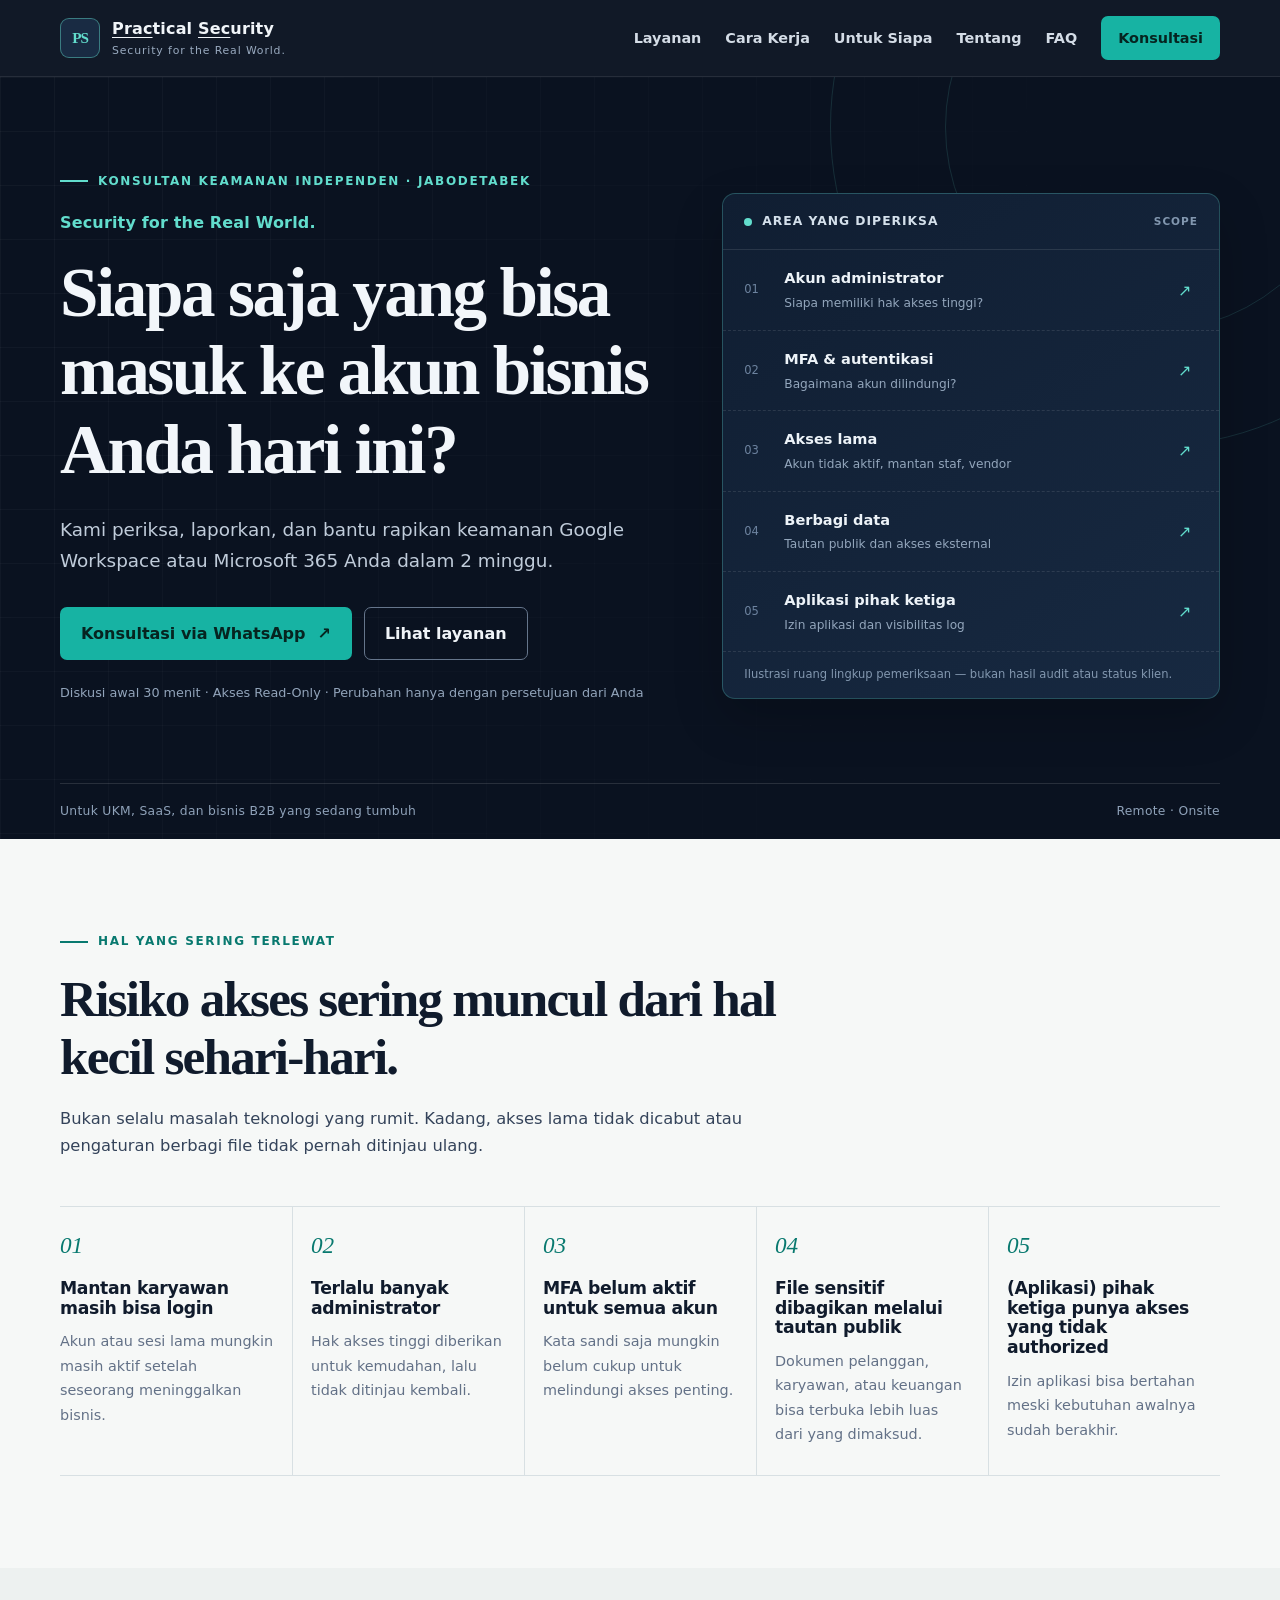
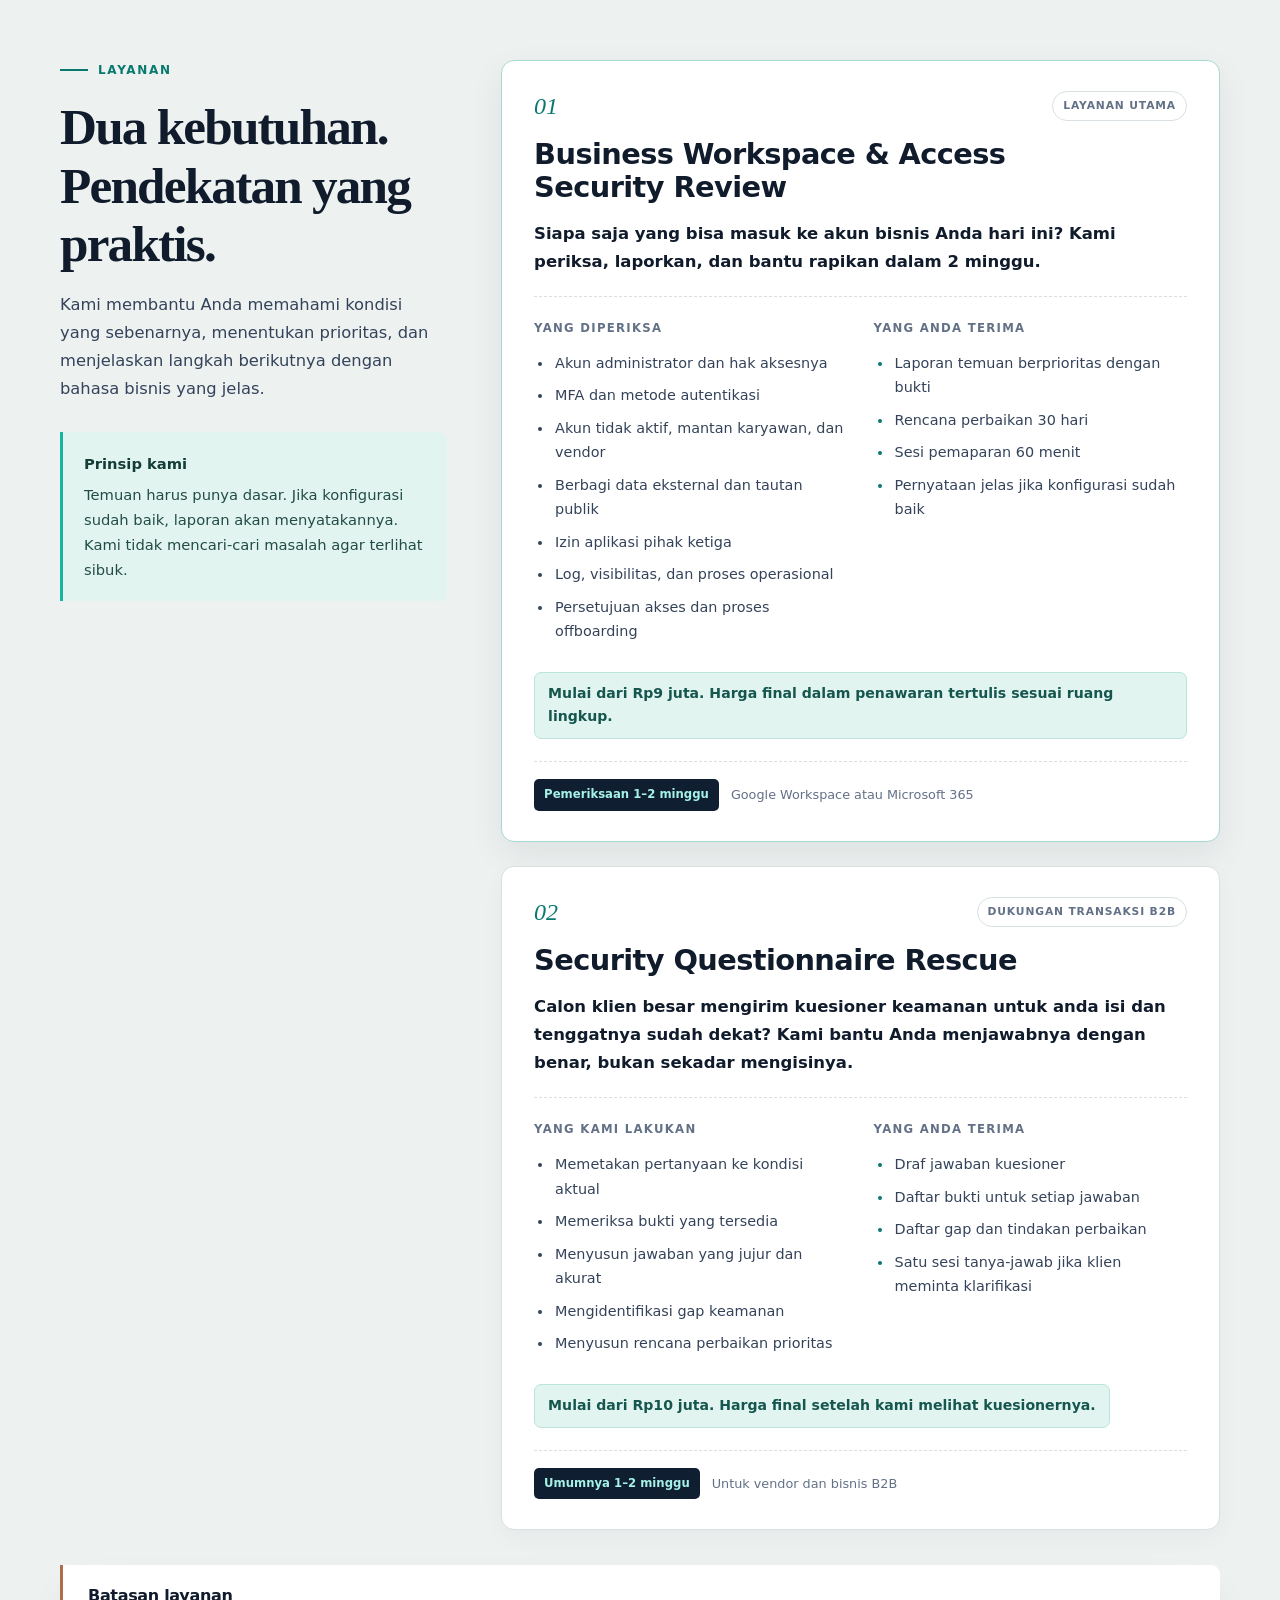
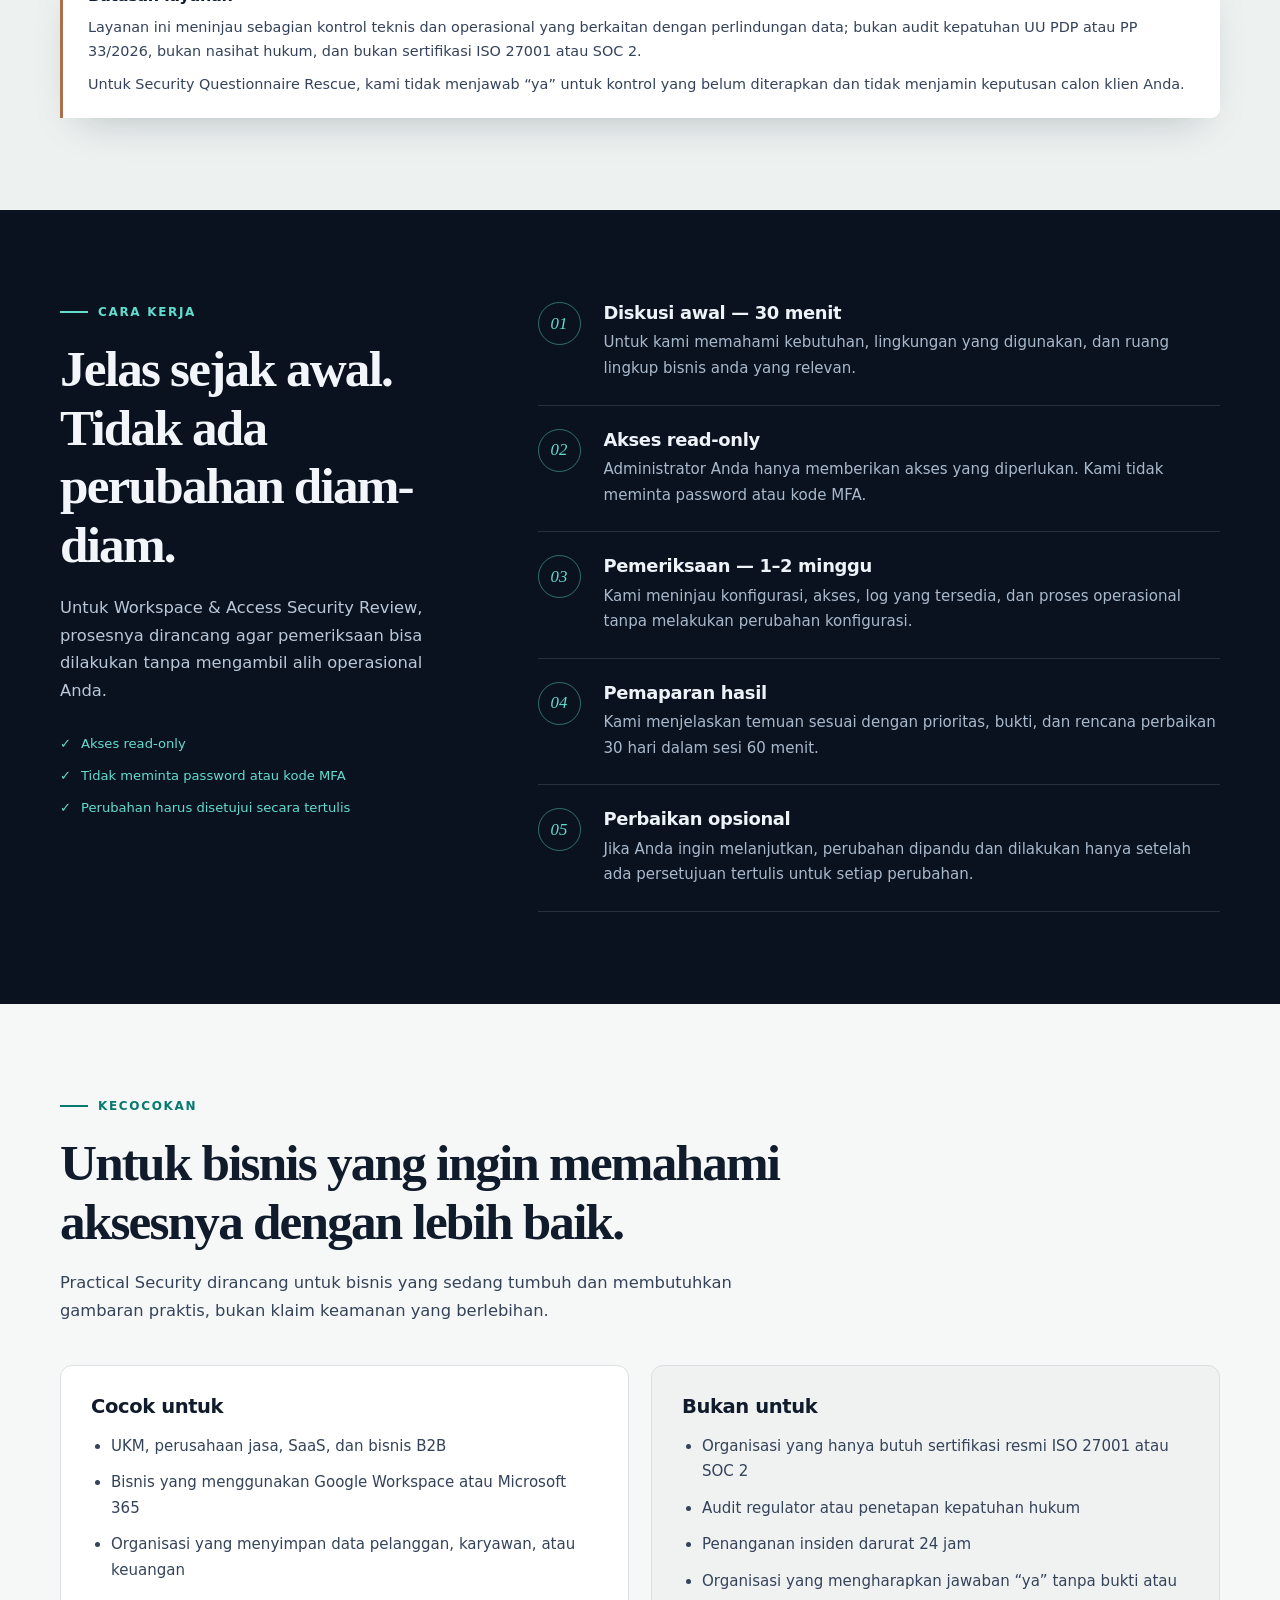
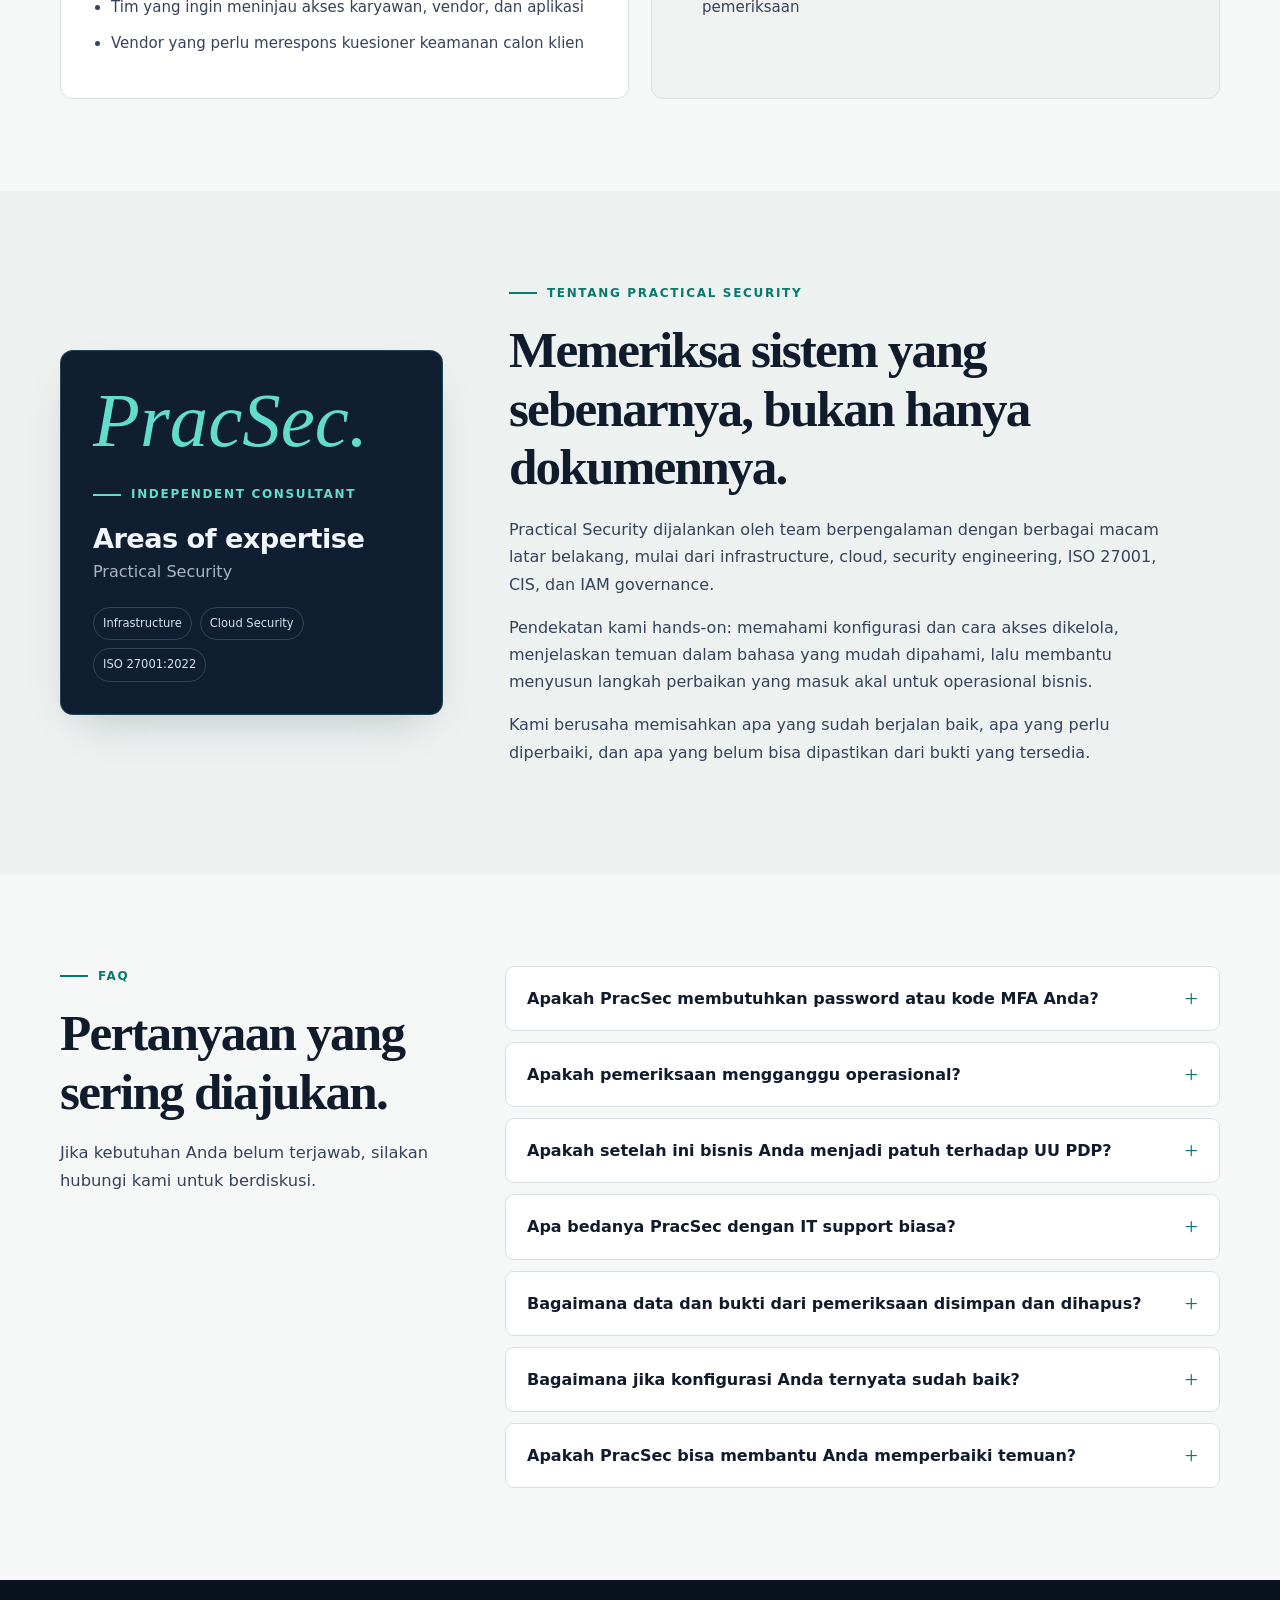
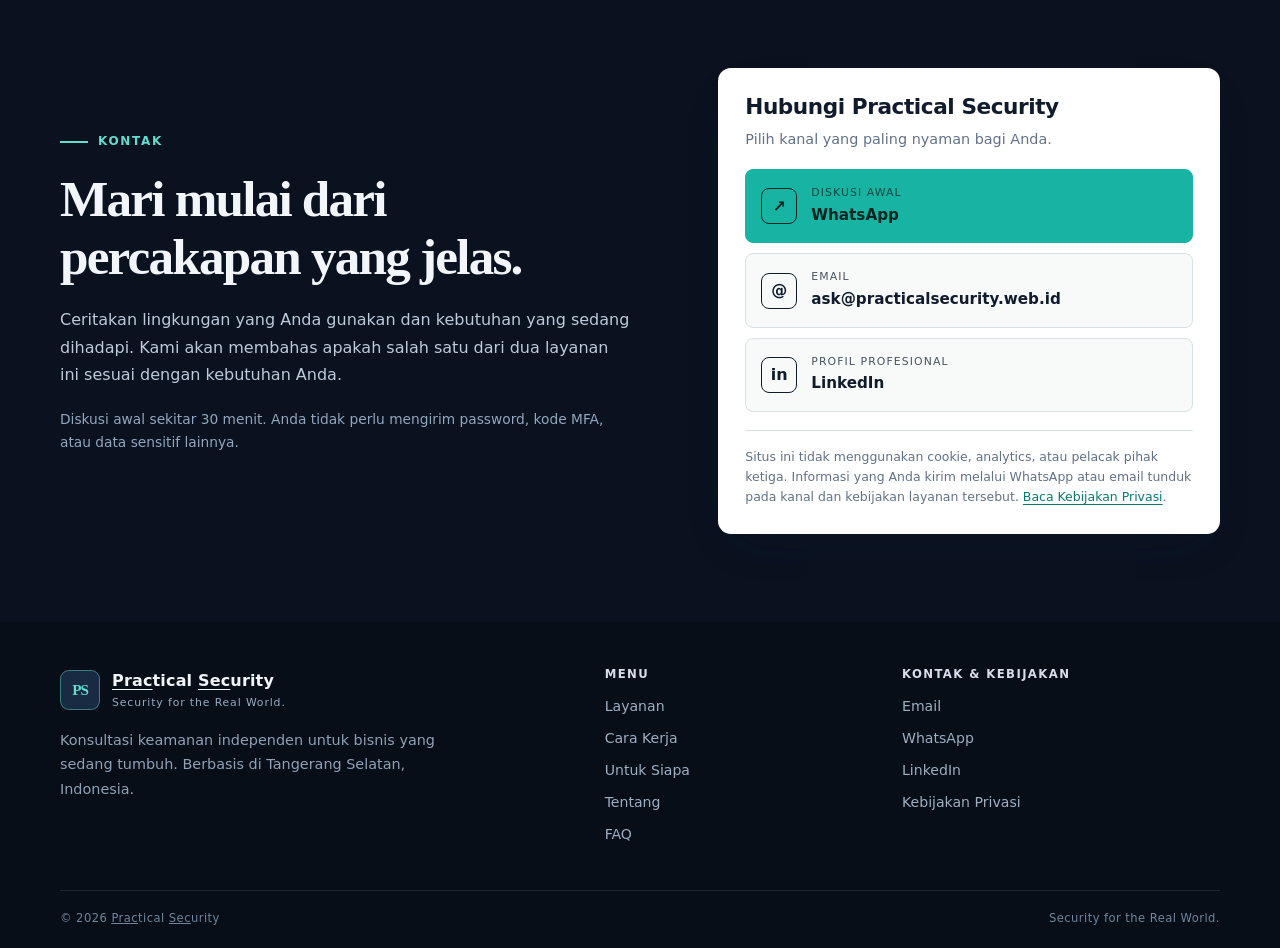
==== index.html @ f917010c "Initial commit" ====
<!doctype html>
<html lang="id">
<head>
  <meta charset="utf-8">
  <meta name="viewport" content="width=device-width, initial-scale=1">
  <title>Practical Security — Security for the Real World</title>
  <meta name="description" content="Pemeriksaan keamanan Google Workspace atau Microsoft 365 dan bantuan menjawab security questionnaire untuk bisnis yang sedang tumbuh.">
  <meta name="theme-color" content="#0a1220">
  <meta name="referrer" content="strict-origin-when-cross-origin">
  <meta http-equiv="Content-Security-Policy" content="default-src 'self'; base-uri 'self'; form-action 'self'; object-src 'none'; frame-ancestors 'none'; img-src 'self' data:; font-src 'self'; style-src 'self'; script-src 'none'; connect-src 'self'; upgrade-insecure-requests">
  <link rel="canonical" href="https://practicalsecurity.web.id/">
  <link rel="icon" href="assets/favicon.svg" type="image/svg+xml">
  <link rel="stylesheet" href="assets/style.css">
  <meta property="og:type" content="website">
  <meta property="og:locale" content="id_ID">
  <meta property="og:site_name" content="Practical IT Security Jakarta">
  <meta property="og:title" content="Practical Security — Cyber Security for the Real World">
  <meta property="og:description" content="Keamanan siber yang praktis untuk bisnis yang sedang tumbuh.">
  <meta property="og:url" content="https://practicalsecurity.web.id/">
  <meta property="og:image" content="https://practicalsecurity.web.id/assets/og-image.png">
  <meta name="twitter:card" content="summary_large_image">
  <meta name="twitter:title" content="Practical Security — Cyber Security for the Real World">
  <meta name="twitter:description" content="Pemeriksaan akses workspace dan bantuan security questionnaire untuk bisnis yang sedang tumbuh.">
  <meta name="twitter:image" content="https://practicalsecurity.web.id/assets/og-image.png">
  <script type="application/ld+json">
  {
    "@context":"https://schema.org",
    "@type":"ProfessionalService",
    "name":"Practical Security",
    "url":"https://practicalsecurity.web.id/",
    "description":"Konsultasi independen untuk pemeriksaan keamanan workspace dan bantuan menjawab security questionnaire.",
    "areaServed":{"@type":"Place","name":"Jabodetabek, Indonesia"}
  }
  </script>
</head>
<body>
  <a class="skip-link" href="#konten">Langsung ke konten</a>
  <header class="site-header">
    <div class="container nav-wrap">
      <a class="brand" href="#beranda" aria-label="Practical Security, beranda">
        <span class="brand-mark" aria-hidden="true">PS</span>
        <span class="brand-copy"><strong><u>Prac</u>tical <u>Sec</u>urity</strong><small>Security for the Real World.</small></span>
      </a>
      <nav aria-label="Navigasi utama">
        <details class="mobile-nav">
          <summary aria-label="Buka menu navigasi">Menu <span aria-hidden="true">＋</span></summary>
          <ul class="nav-links">
            <li><a href="#layanan">Layanan</a></li>
            <li><a href="#cara-kerja">Cara Kerja</a></li>
            <li><a href="#untuk-siapa">Untuk Siapa</a></li>
            <li><a href="#tentang">Tentang</a></li>
            <li><a href="#faq">FAQ</a></li>
            <li><a class="nav-cta" href="#kontak">Konsultasi</a></li>
          </ul>
        </details>
        <ul class="desktop-nav nav-links">
          <li><a href="#layanan">Layanan</a></li>
          <li><a href="#cara-kerja">Cara Kerja</a></li>
          <li><a href="#untuk-siapa">Untuk Siapa</a></li>
          <li><a href="#tentang">Tentang</a></li>
          <li><a href="#faq">FAQ</a></li>
          <li><a class="nav-cta" href="#kontak">Konsultasi</a></li>
        </ul>
      </nav>
    </div>
  </header>

  <main id="konten">
    <section class="hero" id="beranda">
      <div class="hero-orbit orbit-one" aria-hidden="true"></div><div class="hero-orbit orbit-two" aria-hidden="true"></div>
      <div class="container hero-grid">
        <div class="hero-copy">
          <p class="eyebrow light">Konsultan keamanan independen · Jabodetabek</p>
          <p class="tagline">Security for the Real World.</p>
          <h1>Siapa saja yang bisa masuk ke akun bisnis Anda hari ini?</h1>
          <p class="hero-lead">Kami periksa, laporkan, dan bantu rapikan keamanan Google Workspace atau Microsoft 365 Anda dalam 2 minggu.</p>
          <div class="hero-actions">
            <a class="button button-primary" href="https://wa.me/6281717179080?text=Halo%2C%20saya%20ingin%20berdiskusi%20tentang%20keamanan%20workspace%20bisnis." target="_blank" rel="noopener noreferrer">Konsultasi via WhatsApp <span aria-hidden="true">↗</span></a>
            <a class="button button-outline" href="#layanan">Lihat layanan</a>
          </div>
          <p class="hero-note">Diskusi awal 30 menit · Akses Read-Only · Perubahan hanya dengan persetujuan dari Anda</p>
        </div>
        <aside class="review-panel" aria-label="Contoh area yang diperiksa, bukan hasil pemeriksaan klien">
          <div class="panel-heading"><span class="status-dot" aria-hidden="true"></span><span>Area yang diperiksa</span><span class="panel-label">SCOPE</span></div>
          <div class="panel-row"><span class="row-no">01</span><span><strong>Akun administrator</strong><small>Siapa memiliki hak akses tinggi?</small></span><span class="row-mark">↗</span></div>
          <div class="panel-row"><span class="row-no">02</span><span><strong>MFA &amp; autentikasi</strong><small>Bagaimana akun dilindungi?</small></span><span class="row-mark">↗</span></div>
          <div class="panel-row"><span class="row-no">03</span><span><strong>Akses lama</strong><small>Akun tidak aktif, mantan staf, vendor</small></span><span class="row-mark">↗</span></div>
          <div class="panel-row"><span class="row-no">04</span><span><strong>Berbagi data</strong><small>Tautan publik dan akses eksternal</small></span><span class="row-mark">↗</span></div>
          <div class="panel-row"><span class="row-no">05</span><span><strong>Aplikasi pihak ketiga</strong><small>Izin aplikasi dan visibilitas log</small></span><span class="row-mark">↗</span></div>
          <p class="panel-foot">Ilustrasi ruang lingkup pemeriksaan — bukan hasil audit atau status klien.</p>
        </aside>
      </div>
      <div class="hero-bottom container"><span>Untuk UKM, SaaS, dan bisnis B2B yang sedang tumbuh</span><span>Remote · Onsite</span></div>
    </section>

    <section class="section problems" aria-labelledby="masalah-title">
      <div class="container">
        <div class="section-heading narrow">
          <p class="eyebrow">Hal yang sering terlewat</p>
          <h2 id="masalah-title">Risiko akses sering muncul dari hal kecil sehari-hari.</h2>
          <p>Bukan selalu masalah teknologi yang rumit. Kadang, akses lama tidak dicabut atau pengaturan berbagi file tidak pernah ditinjau ulang.</p>
        </div>
        <div class="problem-grid">
          <article class="problem-item"><span>01</span><h3>Mantan karyawan masih bisa login</h3><p>Akun atau sesi lama mungkin masih aktif setelah seseorang meninggalkan bisnis.</p></article>
          <article class="problem-item"><span>02</span><h3>Terlalu banyak administrator</h3><p>Hak akses tinggi diberikan untuk kemudahan, lalu tidak ditinjau kembali.</p></article>
          <article class="problem-item"><span>03</span><h3>MFA belum aktif untuk semua akun</h3><p>Kata sandi saja mungkin belum cukup untuk melindungi akses penting.</p></article>
          <article class="problem-item"><span>04</span><h3>File sensitif dibagikan melalui tautan publik</h3><p>Dokumen pelanggan, karyawan, atau keuangan bisa terbuka lebih luas dari yang dimaksud.</p></article>
          <article class="problem-item"><span>05</span><h3>(Aplikasi) pihak ketiga punya akses yang tidak authorized</h3><p>Izin aplikasi bisa bertahan meski kebutuhan awalnya sudah berakhir.</p></article>
        </div>
      </div>
    </section>

    <section class="section services" id="layanan">
      <div class="container services-layout">
        <div class="section-heading services-intro">
          <p class="eyebrow">Layanan</p>
          <h2>Dua kebutuhan. Pendekatan yang praktis.</h2>
          <p>Kami membantu Anda memahami kondisi yang sebenarnya, menentukan prioritas, dan menjelaskan langkah berikutnya dengan bahasa bisnis yang jelas.</p>
          <div class="note-box"><strong>Prinsip kami</strong><p>Temuan harus punya dasar. Jika konfigurasi sudah baik, laporan akan menyatakannya. Kami tidak mencari-cari masalah agar terlihat sibuk.</p></div>
        </div>
        <div class="service-list">
          <article class="service-card service-primary" id="workspace-review">
            <div class="service-top"><span class="service-number">01</span><span class="service-type">Layanan utama</span></div>
            <h3>Business Workspace &amp; Access Security Review</h3>
            <p class="service-promise">Siapa saja yang bisa masuk ke akun bisnis Anda hari ini? Kami periksa, laporkan, dan bantu rapikan dalam 2 minggu.</p>
            <div class="service-columns">
              <div><h4>Yang diperiksa</h4><ul><li>Akun administrator dan hak aksesnya</li><li>MFA dan metode autentikasi</li><li>Akun tidak aktif, mantan karyawan, dan vendor</li><li>Berbagi data eksternal dan tautan publik</li><li>Izin aplikasi pihak ketiga</li><li>Log, visibilitas, dan proses operasional</li><li>Persetujuan akses dan proses offboarding</li></ul></div>
              <div><h4>Yang Anda terima</h4><ul class="check-list"><li>Laporan temuan berprioritas dengan bukti</li><li>Rencana perbaikan 30 hari</li><li>Sesi pemaparan 60 menit</li><li>Pernyataan jelas jika konfigurasi sudah baik</li></ul></div>
            </div>
            <!-- Untuk menyembunyikan harga, tambahkan class "hide-price" pada elemen ini atau hapus elemen ini. -->
            <p class="price">Mulai dari Rp9 juta. Harga final dalam penawaran tertulis sesuai ruang lingkup.</p>
            <div class="service-footer"><span class="duration">Pemeriksaan 1–2 minggu</span><span>Google Workspace atau Microsoft 365</span></div>
          </article>
          <article class="service-card" id="questionnaire-rescue">
            <div class="service-top"><span class="service-number">02</span><span class="service-type">Dukungan transaksi B2B</span></div>
            <h3>Security Questionnaire Rescue</h3>
            <p class="service-promise">Calon klien besar mengirim kuesioner keamanan untuk anda isi dan tenggatnya sudah dekat? Kami bantu Anda menjawabnya dengan benar, bukan sekadar mengisinya.</p>
            <div class="service-columns">
              <div><h4>Yang kami lakukan</h4><ul><li>Memetakan pertanyaan ke kondisi aktual</li><li>Memeriksa bukti yang tersedia</li><li>Menyusun jawaban yang jujur dan akurat</li><li>Mengidentifikasi gap keamanan</li><li>Menyusun rencana perbaikan prioritas</li></ul></div>
              <div><h4>Yang Anda terima</h4><ul class="check-list"><li>Draf jawaban kuesioner</li><li>Daftar bukti untuk setiap jawaban</li><li>Daftar gap dan tindakan perbaikan</li><li>Satu sesi tanya-jawab jika klien meminta klarifikasi</li></ul></div>
            </div>
            <!-- Untuk menyembunyikan harga, tambahkan class "hide-price" pada elemen ini atau hapus elemen ini. -->
            <p class="price">Mulai dari Rp10 juta. Harga final setelah kami melihat kuesionernya.</p>
            <div class="service-footer"><span class="duration">Umumnya 1–2 minggu</span><span>Untuk vendor dan bisnis B2B</span></div>
          </article>
        </div>
      </div>
      <div class="container"><aside class="service-boundary"><h3>Batasan layanan</h3><p>Layanan ini meninjau sebagian kontrol teknis dan operasional yang berkaitan dengan perlindungan data; bukan audit kepatuhan UU PDP atau PP 33/2026, bukan nasihat hukum, dan bukan sertifikasi ISO 27001 atau SOC 2.</p><p>Untuk Security Questionnaire Rescue, kami tidak menjawab “ya” untuk kontrol yang belum diterapkan dan tidak menjamin keputusan calon klien Anda.</p></aside></div>
    </section>

    <section class="section process" id="cara-kerja">
      <div class="container process-layout">
        <div class="section-heading process-intro"><p class="eyebrow light">Cara kerja</p><h2>Jelas sejak awal. Tidak ada perubahan diam-diam.</h2><p>Untuk Workspace &amp; Access Security Review, prosesnya dirancang agar pemeriksaan bisa dilakukan tanpa mengambil alih operasional Anda.</p><div class="process-principles"><span>Akses read-only</span><span>Tidak meminta password atau kode MFA</span><span>Perubahan harus disetujui secara tertulis</span></div></div>
        <ol class="steps">
          <li><span class="step-no">01</span><div><h3>Diskusi awal — 30 menit</h3><p>Untuk kami memahami kebutuhan, lingkungan yang digunakan, dan ruang lingkup bisnis anda yang relevan.</p></div></li>
          <li><span class="step-no">02</span><div><h3>Akses read-only</h3><p>Administrator Anda hanya memberikan akses yang diperlukan. Kami tidak meminta password atau kode MFA.</p></div></li>
          <li><span class="step-no">03</span><div><h3>Pemeriksaan — 1–2 minggu</h3><p>Kami meninjau konfigurasi, akses, log yang tersedia, dan proses operasional tanpa melakukan perubahan konfigurasi.</p></div></li>
          <li><span class="step-no">04</span><div><h3>Pemaparan hasil</h3><p>Kami menjelaskan temuan sesuai dengan prioritas, bukti, dan rencana perbaikan 30 hari dalam sesi 60 menit.</p></div></li>
          <li><span class="step-no">05</span><div><h3>Perbaikan opsional</h3><p>Jika Anda ingin melanjutkan, perubahan dipandu dan dilakukan hanya setelah ada persetujuan tertulis untuk setiap perubahan.</p></div></li>
        </ol>
      </div>
    </section>

    <section class="section fit" id="untuk-siapa">
      <div class="container">
        <div class="section-heading narrow"><p class="eyebrow">Kecocokan</p><h2>Untuk bisnis yang ingin memahami aksesnya dengan lebih baik.</h2><p>Practical Security dirancang untuk bisnis yang sedang tumbuh dan membutuhkan gambaran praktis, bukan klaim keamanan yang berlebihan.</p></div>
        <div class="fit-grid">
          <div class="fit-card"><h3>Cocok untuk</h3><ul><li>UKM, perusahaan jasa, SaaS, dan bisnis B2B</li><li>Bisnis yang menggunakan Google Workspace atau Microsoft 365</li><li>Organisasi yang menyimpan data pelanggan, karyawan, atau keuangan</li><li>Tim yang ingin meninjau akses karyawan, vendor, dan aplikasi</li><li>Vendor yang perlu merespons kuesioner keamanan calon klien</li></ul></div>
          <div class="fit-card fit-card-muted"><h3>Bukan untuk</h3><ul><li>Organisasi yang hanya butuh sertifikasi resmi ISO 27001 atau SOC 2</li><li>Audit regulator atau penetapan kepatuhan hukum</li><li>Penanganan insiden darurat 24 jam</li><li>Organisasi yang mengharapkan jawaban “ya” tanpa bukti atau pemeriksaan</li></ul></div>
        </div>
      </div>
    </section>

    <section class="section about" id="tentang">
      <div class="container about-layout">
        <div class="about-card"><div class="about-monogram" aria-hidden="true">PracSec.</div><p class="eyebrow light">Independent Consultant</p><h3>Areas of expertise</h3><p>Practical Security</p><div class="about-tags"><span>Infrastructure</span><span>Cloud Security</span><span>ISO 27001:2022</span></div></div>
        <div class="about-copy"><p class="eyebrow">Tentang Practical Security</p><h2>Memeriksa sistem yang sebenarnya, bukan hanya dokumennya.</h2><p>Practical Security dijalankan oleh team berpengalaman dengan berbagai macam latar belakang, mulai dari infrastructure, cloud, security engineering, ISO 27001, CIS, dan IAM governance.</p><p>Pendekatan kami hands-on: memahami konfigurasi dan cara akses dikelola, menjelaskan temuan dalam bahasa yang mudah dipahami, lalu membantu menyusun langkah perbaikan yang masuk akal untuk operasional bisnis.</p><p>Kami berusaha memisahkan apa yang sudah berjalan baik, apa yang perlu diperbaiki, dan apa yang belum bisa dipastikan dari bukti yang tersedia.</p></div>
      </div>
    </section>

    <section class="section faq" id="faq">
      <div class="container faq-layout"><div class="section-heading"><p class="eyebrow">FAQ</p><h2>Pertanyaan yang sering diajukan.</h2><p>Jika kebutuhan Anda belum terjawab, silakan hubungi kami untuk berdiskusi.</p></div>
        <div class="faq-list">
          <details><summary>Apakah PracSec membutuhkan password atau kode MFA Anda?</summary><p>Tidak. Kami menggunakan akses baca saja (read-only) yang diberikan administrator Anda. Kami tidak meminta password atau kode MFA.</p></details>
          <details><summary>Apakah pemeriksaan mengganggu operasional?</summary><p>Pemeriksaan dirancang dilakukan tanpa mengubah konfigurasi. Kami meninjau pengaturan dan bukti yang tersedia. Jika ada tahap perbaikan setelah pemeriksaan, setiap perubahan memerlukan persetujuan tertulis Anda terlebih dahulu.</p></details>
          <details><summary>Apakah setelah ini bisnis Anda menjadi patuh terhadap UU PDP?</summary><p>Tidak ada jaminan seperti itu. Layanan ini meninjau sebagian kontrol teknis dan operasional yang berkaitan dengan perlindungan data; bukan audit kepatuhan UU PDP atau PP 33/2026, bukan nasihat hukum, dan bukan sertifikasi ISO 27001 atau SOC 2. Untuk penilaian hukum atau kepatuhan formal, mintalah bantuan profesional yang sesuai, dan kami bisa bantu pilihkan untuk anda.</p></details>
          <details><summary>Apa bedanya PracSec dengan IT support biasa?</summary><p>IT support biasanya berfokus pada dukungan dan pemeliharaan operasional sehari-hari. Layanan kami berfokus pada peninjauan keamanan akses, konfigurasi, izin, dan proses yang berkaitan dengan perlindungan data, lalu menyajikan temuan beserta prioritas perbaikannya.</p></details>
          <details><summary>Bagaimana data dan bukti dari pemeriksaan disimpan dan dihapus?</summary><p>Sebelum pekerjaan dimulai, kami akan menyepakati secara tertulis bagaimana bukti ditangani, siapa yang dapat mengaksesnya, media penyimpanan yang digunakan, masa retensi, dan cara penghapusannya. <strong>[ISI: prosedur penyimpanan, masa retensi, dan penghapusan bukti sebelum situs dipublikasikan.]</strong> Lihat juga <a href="privasi.html">Kebijakan Privasi</a>.</p></details>
          <details><summary>Bagaimana jika konfigurasi Anda ternyata sudah baik?</summary><p>Laporan akan menyatakan hal tersebut dengan jelas. Kami tidak akan mengada-adakan temuan. Laporan tetap menjelaskan kontrol yang telah diperiksa dan batas pemeriksaan, sehingga Anda memahami apa yang sudah terlihat baik dan apa yang belum dapat dipastikan.</p></details>
          <details><summary>Apakah PracSec bisa membantu Anda memperbaiki temuan?</summary><p>Perbaikan bersifat opsional. Jika Anda ingin melanjutkan, ruang lingkupnya dibahas terlebih dahulu dan setiap perubahan konfigurasi memerlukan persetujuan tertulis Anda.</p></details>
        </div>
      </div>
    </section>

    <section class="contact" id="kontak">
      <div class="container contact-layout"><div><p class="eyebrow light">Kontak</p><h2>Mari mulai dari percakapan yang jelas.</h2><p>Ceritakan lingkungan yang Anda gunakan dan kebutuhan yang sedang dihadapi. Kami akan membahas apakah salah satu dari dua layanan ini sesuai dengan kebutuhan Anda.</p><p class="contact-note">Diskusi awal sekitar 30 menit. Anda tidak perlu mengirim password, kode MFA, atau data sensitif lainnya.</p></div>
        <div class="contact-card"><h3>Hubungi Practical Security</h3><p>Pilih kanal yang paling nyaman bagi Anda.</p>
          <a class="contact-link contact-whatsapp" href="https://wa.me/81717179080?text=Halo%2C%20saya%20ingin%20berdiskusi%20tentang%20keamanan%20workspace%20atau%20security%20questionnaire." target="_blank" rel="noopener noreferrer"><span class="contact-icon" aria-hidden="true">↗</span><span><small>Diskusi awal</small><strong>WhatsApp</strong></span></a>
          <a class="contact-link" href="mailto:ask@practicalsecurity.web.id?subject=Diskusi%20Practical%20Security"><span class="contact-icon" aria-hidden="true">@</span><span><small>Email</small><strong>ask@practicalsecurity.web.id</strong></span></a>
          <a class="contact-link" href="https://www.linkedin.com/company/pracsecindo?originalSubdomain=id" target="_blank" rel="noopener noreferrer"><span class="contact-icon" aria-hidden="true">in</span><span><small>Profil profesional</small><strong>LinkedIn</strong></span></a>
          <p class="contact-privacy">Situs ini tidak menggunakan cookie, analytics, atau pelacak pihak ketiga. Informasi yang Anda kirim melalui WhatsApp atau email tunduk pada kanal dan kebijakan layanan tersebut. <a href="privasi.html">Baca Kebijakan Privasi</a>.</p>
        </div>
      </div>
    </section>
  </main>

  <footer class="site-footer"><div class="container footer-main"><div><a class="brand footer-brand" href="#beranda"><span class="brand-mark" aria-hidden="true">PS</span><span class="brand-copy"><strong><u>Prac</u>tical <u>Sec</u>urity</strong><small>Security for the Real World.</small></span></a><p>Konsultasi keamanan independen untuk bisnis yang sedang tumbuh. Berbasis di Tangerang Selatan, Indonesia.</p></div><div><h2>Menu</h2><ul><li><a href="#layanan">Layanan</a></li><li><a href="#cara-kerja">Cara Kerja</a></li><li><a href="#untuk-siapa">Untuk Siapa</a></li><li><a href="#tentang">Tentang</a></li><li><a href="#faq">FAQ</a></li></ul></div><div><h2>Kontak &amp; kebijakan</h2><ul><li><a href="mailto:ask@practicalsecurity.web.id">Email</a></li><li><a href="https://wa.me/6281717179080" target="_blank" rel="noopener noreferrer">WhatsApp</a></li><li><a href="https://www.linkedin.com/company/pracsecindo?originalSubdomain=id" target="_blank" rel="noopener noreferrer">LinkedIn</a></li><li><a href="privasi.html">Kebijakan Privasi</a></li></ul></div></div><div class="container footer-bottom"><span>© 2026 <u>Prac</u>tical <u>Sec</u>urity</span><span>Security for the Real World.</span></div></footer>
</body>
</html>
---- assets/style.css ----
:root{color-scheme:light dark;--navy:#0a1220;--navy2:#101e32;--navy3:#192b43;--paper:#f6f8f7;--paper2:#edf1f0;--card:#fff;--ink:#101b2c;--body:#34435a;--muted:#637187;--line:#d8e0e3;--accent:#17b3a3;--accent-dark:#08796f;--accent-light:#62ddcd;--soft:#e1f4f0;--wrap:1160px;--shadow:0 18px 44px -20px rgba(15,27,45,.28);font-family:system-ui,-apple-system,"Segoe UI",Roboto,sans-serif}*{box-sizing:border-box}html{scroll-behavior:smooth;scroll-padding-top:90px}body{margin:0;background:var(--paper);color:var(--body);font-size:16px;line-height:1.7;-webkit-font-smoothing:antialiased}a{color:var(--accent-dark);text-underline-offset:3px}a:hover{text-decoration-thickness:2px}.container{width:min(var(--wrap),calc(100% - 48px));margin-inline:auto}.skip-link{position:absolute;top:-100px;left:16px;z-index:9999;background:#fff;color:#101b2c;padding:12px 16px;border-radius:6px}.skip-link:focus{top:12px}:focus-visible{outline:3px solid #168f84;outline-offset:4px;border-radius:3px}h1,h2,h3{color:var(--ink);line-height:1.14;letter-spacing:-.035em;margin:0;font-weight:650}h1,h2{font-family:Georgia,"Times New Roman",serif}h1{font-size:clamp(2.5rem,5.4vw,4.6rem);max-width:760px}h2{font-size:clamp(2rem,4vw,3.2rem)}h3{font-size:1.22rem;letter-spacing:-.02em}p{margin:0 0 16px}.site-header{position:sticky;top:0;z-index:50;background:rgba(10,18,32,.97);border-bottom:1px solid rgba(255,255,255,.09)}.nav-wrap{display:flex;align-items:center;justify-content:space-between;min-height:76px;gap:24px}.brand{display:flex;align-items:center;gap:12px;text-decoration:none;color:#f1f5f9}.brand-mark{display:grid;place-items:center;width:40px;height:40px;border:1px solid rgba(98,221,205,.45);border-radius:9px;background:var(--navy3);font:700 .95rem Georgia,serif;color:var(--accent-light);letter-spacing:-.08em}.brand-copy strong{display:block;font-size:1rem;font-weight:650;letter-spacing:.01em}.brand-copy small{display:block;color:#9aabc0;font-size:.68rem;letter-spacing:.08em}.nav-links{display:flex;align-items:center;gap:24px;list-style:none;margin:0;padding:0}.nav-links a{color:#d4dce6;text-decoration:none;font-size:.9rem;font-weight:550}.nav-links a:hover{color:var(--accent-light)}.nav-links .nav-cta{display:inline-block;background:var(--accent);color:#062420;padding:10px 17px;border-radius:7px;font-weight:700}.nav-links .nav-cta:hover{background:var(--accent-light);color:#062420}.mobile-nav{display:none}.hero{position:relative;overflow:hidden;background:var(--navy);color:#b9c7d8;padding:94px 0 0}.hero:before{content:"";position:absolute;inset:0;background-image:linear-gradient(rgba(255,255,255,.035) 1px,transparent 1px),linear-gradient(90deg,rgba(255,255,255,.035) 1px,transparent 1px);background-size:54px 54px;mask-image:linear-gradient(110deg,#000,transparent 80%);pointer-events:none}.hero-orbit{position:absolute;border:1px solid rgba(98,221,205,.14);border-radius:50%;pointer-events:none}.orbit-one{width:640px;height:640px;right:-190px;top:-270px}.orbit-two{width:410px;height:410px;right:-75px;top:-155px}.hero-grid{position:relative;display:grid;grid-template-columns:minmax(0,1.1fr) minmax(360px,.9fr);gap:54px;align-items:center}.hero-copy{padding-bottom:64px}.eyebrow{display:flex;align-items:center;gap:10px;margin-bottom:18px;color:var(--accent-dark);font-size:.75rem;font-weight:750;letter-spacing:.14em;text-transform:uppercase}.eyebrow:before{content:"";width:28px;height:2px;background:currentColor}.eyebrow.light{color:var(--accent-light)}.tagline{margin:0 0 17px;color:var(--accent-light);font-weight:700;letter-spacing:.01em}.hero h1{color:#f2f6fa}.hero-lead{max-width:640px;margin:24px 0 30px;color:#c0ccda;font-size:1.15rem}.hero-actions{display:flex;gap:12px;flex-wrap:wrap}.button{display:inline-flex;align-items:center;justify-content:center;gap:12px;min-height:48px;padding:12px 20px;border-radius:7px;text-decoration:none;font-weight:700;border:1px solid transparent;transition:background .2s,border-color .2s,transform .2s}.button:hover{transform:translateY(-1px)}.button-primary{background:var(--accent);color:#062420}.button-primary:hover{background:var(--accent-light);color:#062420}.button-outline{border-color:#65758b;color:#f0f4f8}.button-outline:hover{border-color:var(--accent-light);color:var(--accent-light)}.hero-note{font-size:.8rem;color:#92a4ba;margin-top:22px}.review-panel{position:relative;margin-bottom:62px;border:1px solid rgba(98,221,205,.25);border-radius:13px;background:linear-gradient(145deg,#101e32,#172941);box-shadow:0 20px 50px rgba(0,0,0,.2);overflow:hidden}.panel-heading{display:flex;align-items:center;gap:10px;padding:17px 21px;border-bottom:1px solid rgba(255,255,255,.1);color:#d4e0eb;font-size:.77rem;font-weight:700;letter-spacing:.08em;text-transform:uppercase}.status-dot{width:8px;height:8px;border-radius:50%;background:var(--accent-light)}.panel-label{margin-left:auto;color:#8297af;font-size:.66rem}.panel-row{display:grid;grid-template-columns:28px 1fr 20px;gap:12px;align-items:center;padding:16px 21px;border-bottom:1px dashed rgba(255,255,255,.1)}.row-no{font-size:.72rem;color:#6d839f}.panel-row strong{display:block;color:#edf3f8;font-size:.91rem;font-weight:600}.panel-row small{display:block;color:#93a6bc;font-size:.76rem;margin-top:2px}.row-mark{color:var(--accent-light)}.panel-foot{margin:0;padding:13px 21px;color:#8297af;font-size:.72rem}.hero-bottom{position:relative;display:flex;justify-content:space-between;gap:20px;flex-wrap:wrap;padding:17px 0;border-top:1px solid rgba(255,255,255,.12);font-size:.77rem;color:#8fa2b9;letter-spacing:.025em}.section{padding:92px 0}.section-heading{max-width:560px}.section-heading.narrow{max-width:760px}.section-heading h2{margin-bottom:18px}.section-heading>p:not(.eyebrow){font-size:1.02rem}.problems{background:var(--paper)}.problem-grid{display:grid;grid-template-columns:repeat(5,minmax(0,1fr));gap:0;margin-top:46px;border-top:1px solid var(--line);border-bottom:1px solid var(--line)}.problem-item{padding:25px 18px 28px 0}.problem-item+.problem-item{padding-left:18px;border-left:1px solid var(--line)}.problem-item>span{display:block;color:var(--accent-dark);font:italic 1.45rem Georgia,serif;margin-bottom:20px}.problem-item h3{font-size:1.08rem;margin-bottom:11px}.problem-item p{font-size:.9rem;color:var(--muted);margin:0}.services{background:var(--paper2)}.services-layout{display:grid;grid-template-columns:minmax(0,.7fr) minmax(0,1.3fr);gap:54px;align-items:start}.services-intro{position:sticky;top:110px}.note-box{margin-top:30px;padding:19px 21px;background:var(--soft);border-left:3px solid var(--accent);border-radius:0 8px 8px 0;color:#234c47;font-size:.92rem}.note-box strong{display:block;color:#153d38;margin-bottom:6px}.note-box p{margin:0}.service-card{background:var(--card);border:1px solid var(--line);border-radius:13px;padding:30px 32px;box-shadow:0 8px 25px rgba(16,27,44,.035)}.service-card+.service-card{margin-top:24px}.service-primary{border-color:#a8d9d1;box-shadow:0 12px 34px rgba(16,27,44,.07)}.service-top{display:flex;align-items:center;justify-content:space-between;gap:12px;margin-bottom:17px}.service-number{font:italic 1.5rem Georgia,serif;color:var(--accent-dark)}.service-type{padding:5px 10px;border:1px solid var(--line);border-radius:99px;color:var(--muted);font-size:.67rem;font-weight:750;letter-spacing:.08em;text-transform:uppercase}.service-card h3{font-size:clamp(1.35rem,2.5vw,1.8rem);max-width:600px}.service-promise{margin:16px 0 20px;color:var(--ink);font-weight:600;font-size:1.03rem}.service-columns{display:grid;grid-template-columns:1fr 1fr;gap:26px;border-top:1px dashed var(--line);padding-top:22px}.service-columns h4{margin:0 0 12px;color:var(--muted);font-size:.73rem;letter-spacing:.11em;text-transform:uppercase}.service-columns ul{padding-left:19px;margin:0}.service-columns li{padding-left:2px;margin:0 0 8px;font-size:.9rem}.check-list li::marker{color:var(--accent-dark)}.price{display:table;margin:20px 0 0;padding:9px 13px;background:var(--soft);border:1px solid #bce4dc;border-radius:7px;color:#15564e;font-size:.88rem;font-weight:700}.hide-price{display:none!important}.service-footer{display:flex;align-items:center;gap:12px;flex-wrap:wrap;margin-top:22px;padding-top:17px;border-top:1px dashed var(--line);font-size:.8rem;color:var(--muted)}.duration{padding:6px 10px;border-radius:5px;background:var(--navy2);color:#a5f2e7;font-size:.73rem;font-weight:650}.service-boundary{margin-top:35px;padding:22px 25px;background:#fff;border-left:3px solid #ad6e4b;border-radius:0 9px 9px 0;box-shadow:var(--shadow)}.service-boundary h3{font-size:1rem;margin-bottom:9px}.service-boundary p{font-size:.9rem;margin:0 0 8px}.service-boundary p:last-child{margin-bottom:0}.process{background:var(--navy);color:#b9c7d8}.process-layout{display:grid;grid-template-columns:minmax(0,.75fr) minmax(0,1.25fr);gap:68px}.process h2{color:#f2f6fa}.process-intro>p:not(.eyebrow){margin-top:20px}.process-principles{display:flex;flex-direction:column;gap:10px;margin-top:28px;color:var(--accent-light);font-size:.82rem}.process-principles span:before{content:"✓";margin-right:10px}.steps{list-style:none;padding:0;margin:0}.steps li{display:grid;grid-template-columns:48px 1fr;gap:18px;padding:23px 0;border-bottom:1px solid rgba(255,255,255,.12)}.steps li:first-child{padding-top:0}.step-no{display:grid;place-items:center;width:43px;height:43px;border:1px solid rgba(98,221,205,.45);border-radius:50%;color:var(--accent-light);font:italic 1.05rem Georgia,serif}.steps h3{color:#eef3f8;font-size:1.12rem;margin:1px 0 7px}.steps p{margin:0;color:#a9b9cc;font-size:.94rem}.fit{background:var(--paper)}.fit-grid{display:grid;grid-template-columns:1fr 1fr;gap:22px;margin-top:40px}.fit-card{padding:30px;background:var(--card);border:1px solid var(--line);border-radius:12px}.fit-card-muted{background:#f0f2f2}.fit-symbol{display:grid;place-items:center;width:35px;height:35px;border-radius:8px;background:var(--soft);color:var(--accent-dark);font-weight:800;margin-bottom:18px}.fit-card-muted .fit-symbol{background:#e2e5e6;color:#5f6b77}.fit-card h3{margin-bottom:16px}.fit-card ul{margin:0;padding-left:20px}.fit-card li{margin-bottom:11px;font-size:.94rem}.about{background:var(--paper2)}.about-layout{display:grid;grid-template-columns:minmax(270px,.7fr) minmax(0,1.3fr);gap:66px;align-items:center}.about-card{padding:32px;background:var(--navy2);border:1px solid rgba(98,221,205,.2);border-radius:13px;color:#c0ccda;box-shadow:var(--shadow)}.about-monogram{font:italic 4.8rem Georgia,serif;line-height:1;color:var(--accent-light);margin-bottom:25px}.about-card h3{color:#f2f6fa;font-size:1.7rem;margin-bottom:4px}.about-card>p:not(.eyebrow){margin-bottom:22px;color:#a7b7ca}.about-tags{display:flex;gap:8px;flex-wrap:wrap}.about-tags span{border:1px solid rgba(255,255,255,.16);border-radius:99px;padding:6px 9px;font-size:.72rem;color:#d6e2ed}.about-copy h2{margin-bottom:20px}.about-copy p:not(.eyebrow){max-width:680px}.faq{background:var(--paper)}.faq-layout{display:grid;grid-template-columns:minmax(0,.7fr) minmax(0,1.3fr);gap:60px;align-items:start}.faq-list{display:flex;flex-direction:column;gap:11px}.faq-list details{background:var(--card);border:1px solid var(--line);border-radius:9px;padding:18px 21px}.faq-list details[open]{border-color:#8dcfc5;box-shadow:0 8px 22px rgba(16,27,44,.04)}.faq-list summary{display:flex;justify-content:space-between;gap:18px;align-items:center;cursor:pointer;list-style:none;color:var(--ink);font-weight:650}.faq-list summary::-webkit-details-marker{display:none}.faq-list summary:after{content:"+";font:1.5rem Georgia,serif;color:var(--accent-dark);flex-shrink:0}.faq-list details[open] summary:after{content:"−"}.faq-list details p{margin:14px 0 0;font-size:.93rem}.contact{background:var(--navy);color:#bdcad9;padding:88px 0}.contact-layout{display:grid;grid-template-columns:minmax(0,1fr) minmax(340px,.85fr);gap:68px;align-items:center}.contact h2{color:#f2f6fa;max-width:560px}.contact-layout>div:first-child>p:not(.eyebrow){max-width:570px;margin-top:20px}.contact-note{color:#92a6bd;font-size:.86rem}.contact-card{background:#fff;color:var(--body);border-radius:13px;padding:27px;box-shadow:var(--shadow)}.contact-card h3{font-size:1.35rem}.contact-card>p{margin:7px 0 18px;color:var(--muted);font-size:.9rem}.contact-link{display:flex;align-items:center;gap:14px;padding:14px 15px;margin-top:10px;border:1px solid var(--line);border-radius:8px;color:var(--ink);text-decoration:none;background:#f8faf9}.contact-link:hover{border-color:var(--accent-dark);background:var(--soft)}.contact-whatsapp{background:var(--accent);border-color:var(--accent);color:#062420}.contact-whatsapp:hover{background:var(--accent-light)}.contact-icon{display:grid;place-items:center;width:36px;height:36px;border:1px solid currentColor;border-radius:8px;font-weight:800}.contact-link small,.contact-link strong{display:block}.contact-link small{font-size:.68rem;text-transform:uppercase;letter-spacing:.1em;opacity:.75}.contact-link strong{font-size:.95rem}.contact-privacy{margin:18px 0 0!important;padding-top:16px;border-top:1px solid var(--line);font-size:.78rem!important;line-height:1.6}.site-footer{background:#070e18;color:#90a1b6;padding:45px 0 20px}.footer-main{display:grid;grid-template-columns:1.4fr .7fr .9fr;gap:50px;padding-bottom:35px}.footer-brand{margin-bottom:15px}.footer-main p{max-width:390px;font-size:.9rem}.footer-main h2{font:700 .73rem system-ui,sans-serif;color:#d5deea;letter-spacing:.12em;text-transform:uppercase;margin-bottom:14px}.footer-main ul{list-style:none;margin:0;padding:0}.footer-main li{margin-bottom:8px;font-size:.88rem}.footer-main a:not(.brand){color:#9eafc2;text-decoration:none}.footer-main a:hover{color:var(--accent-light)}.footer-bottom{display:flex;justify-content:space-between;gap:15px;flex-wrap:wrap;padding-top:18px;border-top:1px solid rgba(255,255,255,.1);font-size:.72rem;letter-spacing:.04em;color:#71849a}
@media(max-width:1000px){.desktop-nav{gap:13px}.nav-links a{font-size:.82rem}.hero-grid{grid-template-columns:1fr  .85fr;gap:28px}.problem-grid{grid-template-columns:repeat(3,1fr)}.problem-item:nth-child(4){border-left:0;padding-left:0}.problem-item:nth-child(n+4){border-top:1px solid var(--line)}.services-layout,.process-layout,.faq-layout{gap:36px}.services-intro{position:static}}
@media(max-width:760px){html{scroll-padding-top:76px}.container{width:min(var(--wrap),calc(100% - 34px))}.nav-wrap{min-height:68px}.desktop-nav{display:none}.mobile-nav{display:block;position:relative}.mobile-nav summary{list-style:none;cursor:pointer;color:#edf3f8;border:1px solid rgba(255,255,255,.25);border-radius:7px;padding:8px 12px;font-size:.85rem}.mobile-nav summary::-webkit-details-marker{display:none}.mobile-nav summary span{margin-left:9px;color:var(--accent-light)}.mobile-nav[open] .nav-links{position:absolute;right:0;top:calc(100% + 12px);display:flex;flex-direction:column;align-items:stretch;gap:0;width:min(300px,calc(100vw - 34px));padding:12px;background:var(--navy2);border:1px solid rgba(255,255,255,.13);border-radius:10px;box-shadow:var(--shadow)}.mobile-nav .nav-links a{display:block;padding:10px 12px;font-size:.95rem}.hero{padding-top:68px}.hero-grid{grid-template-columns:1fr;gap:26px}.hero-copy{padding-bottom:0}.hero h1{font-size:clamp(2.45rem,10vw,3.7rem)}.hero-lead{font-size:1.04rem}.review-panel{margin-bottom:30px}.hero-bottom{font-size:.72rem;padding:14px 0}.section{padding:68px 0}.problem-grid{grid-template-columns:1fr 1fr;margin-top:30px}.problem-item{padding:20px 14px 22px 0}.problem-item+.problem-item{padding-left:14px}.problem-item:nth-child(3),.problem-item:nth-child(5){padding-left:0;border-left:0}.problem-item:nth-child(4){padding-left:14px;border-left:1px solid var(--line)}.problem-item:nth-child(n+3){border-top:1px solid var(--line)}.services-layout,.process-layout,.about-layout,.faq-layout,.contact-layout{grid-template-columns:1fr;gap:34px}.service-card{padding:24px 21px}.service-columns{grid-template-columns:1fr;gap:18px}.service-columns>div+div{padding-top:18px;border-top:1px dashed var(--line)}.fit-grid{grid-template-columns:1fr}.about-layout{gap:30px}.about-card{max-width:420px}.contact{padding:68px 0}.contact-layout{gap:25px}.footer-main{grid-template-columns:1fr 1fr;gap:30px}.footer-main>div:first-child{grid-column:1/-1}}
@media(max-width:420px){.brand-copy small{font-size:.58rem}.hero-actions{align-items:stretch;flex-direction:column}.button{width:100%}.problem-grid{grid-template-columns:1fr}.problem-item,.problem-item+.problem-item,.problem-item:nth-child(4),.problem-item:nth-child(3),.problem-item:nth-child(5){padding:19px 0;border-left:0}.problem-item+.problem-item{border-top:1px solid var(--line)}.panel-row{padding:14px 15px;grid-template-columns:23px 1fr 16px}.panel-row small{font-size:.7rem}.panel-heading{padding:15px}.footer-main{grid-template-columns:1fr}.footer-main>div:first-child{grid-column:auto}.footer-bottom{flex-direction:column}}
@media(prefers-reduced-motion:reduce){html{scroll-behavior:auto}*,*::before,*::after{scroll-behavior:auto!important;transition:none!important;animation:none!important}}
@media(prefers-color-scheme:dark){:root{--paper:#0d1522;--paper2:#111c2b;--card:#142134;--ink:#edf3f8;--body:#c0ccda;--muted:#9aaac0;--line:#2b3a4d;--soft:#153b39;--accent-dark:#62ddcd;--accent:#28bfae;--accent-light:#7ce9db;--shadow:0 18px 44px -20px rgba(0,0,0,.55)}body{background:var(--paper);color:var(--body)}.problem-item h3,.service-promise,.service-columns h4,.service-boundary h3,.faq-list summary,.contact-card h3,.contact-link,.fit-card h3,.about-copy h2{color:var(--ink)}.note-box{background:#153b39;color:#c2e9e2}.note-box strong{color:#e1fff8}.service-boundary{background:#172232}.price{background:#153b39;border-color:#28685f;color:#b8f4eb}.fit-card-muted{background:#172232}.fit-symbol{background:#153b39;color:#8be9dd}.fit-card-muted .fit-symbol{background:#283443;color:#bdc8d4}.faq-list details,.service-card,.contact-card,.fit-card{border-color:var(--line)}.contact-card{background:var(--card)}.contact-link{background:#19283a;border-color:#334459}.contact-whatsapp{background:var(--accent);color:#062420;border-color:var(--accent)}.contact-privacy{border-color:var(--line)}.service-boundary p{color:var(--body)}.problem-item p{color:var(--muted)}.service-type{border-color:var(--line)}.duration{background:#193b43;color:#a5f2e7}}

.legal-content{max-width:820px}.legal-content h1{font-size:clamp(2.3rem,5vw,3.7rem);margin-bottom:22px}.legal-content h2{font-size:1.45rem;margin:30px 0 10px}.error-content{padding-block:70px 100px}
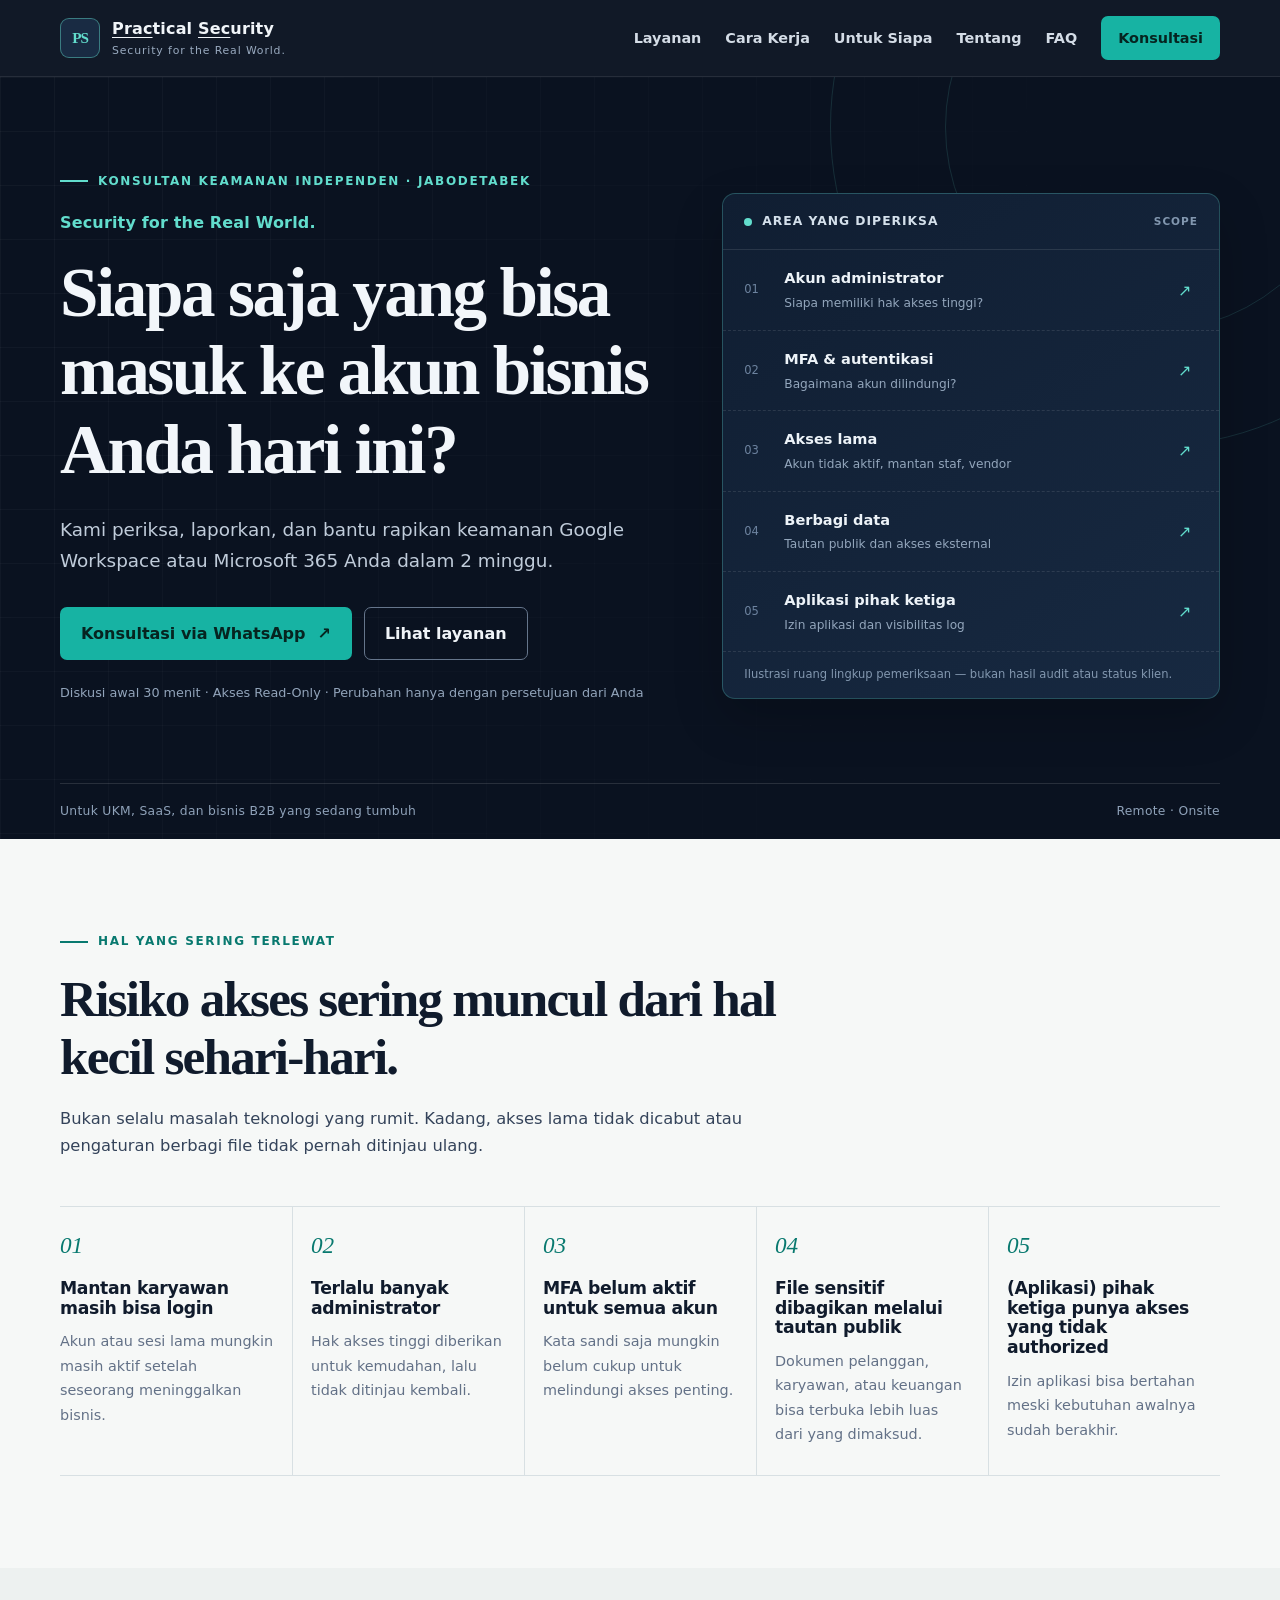
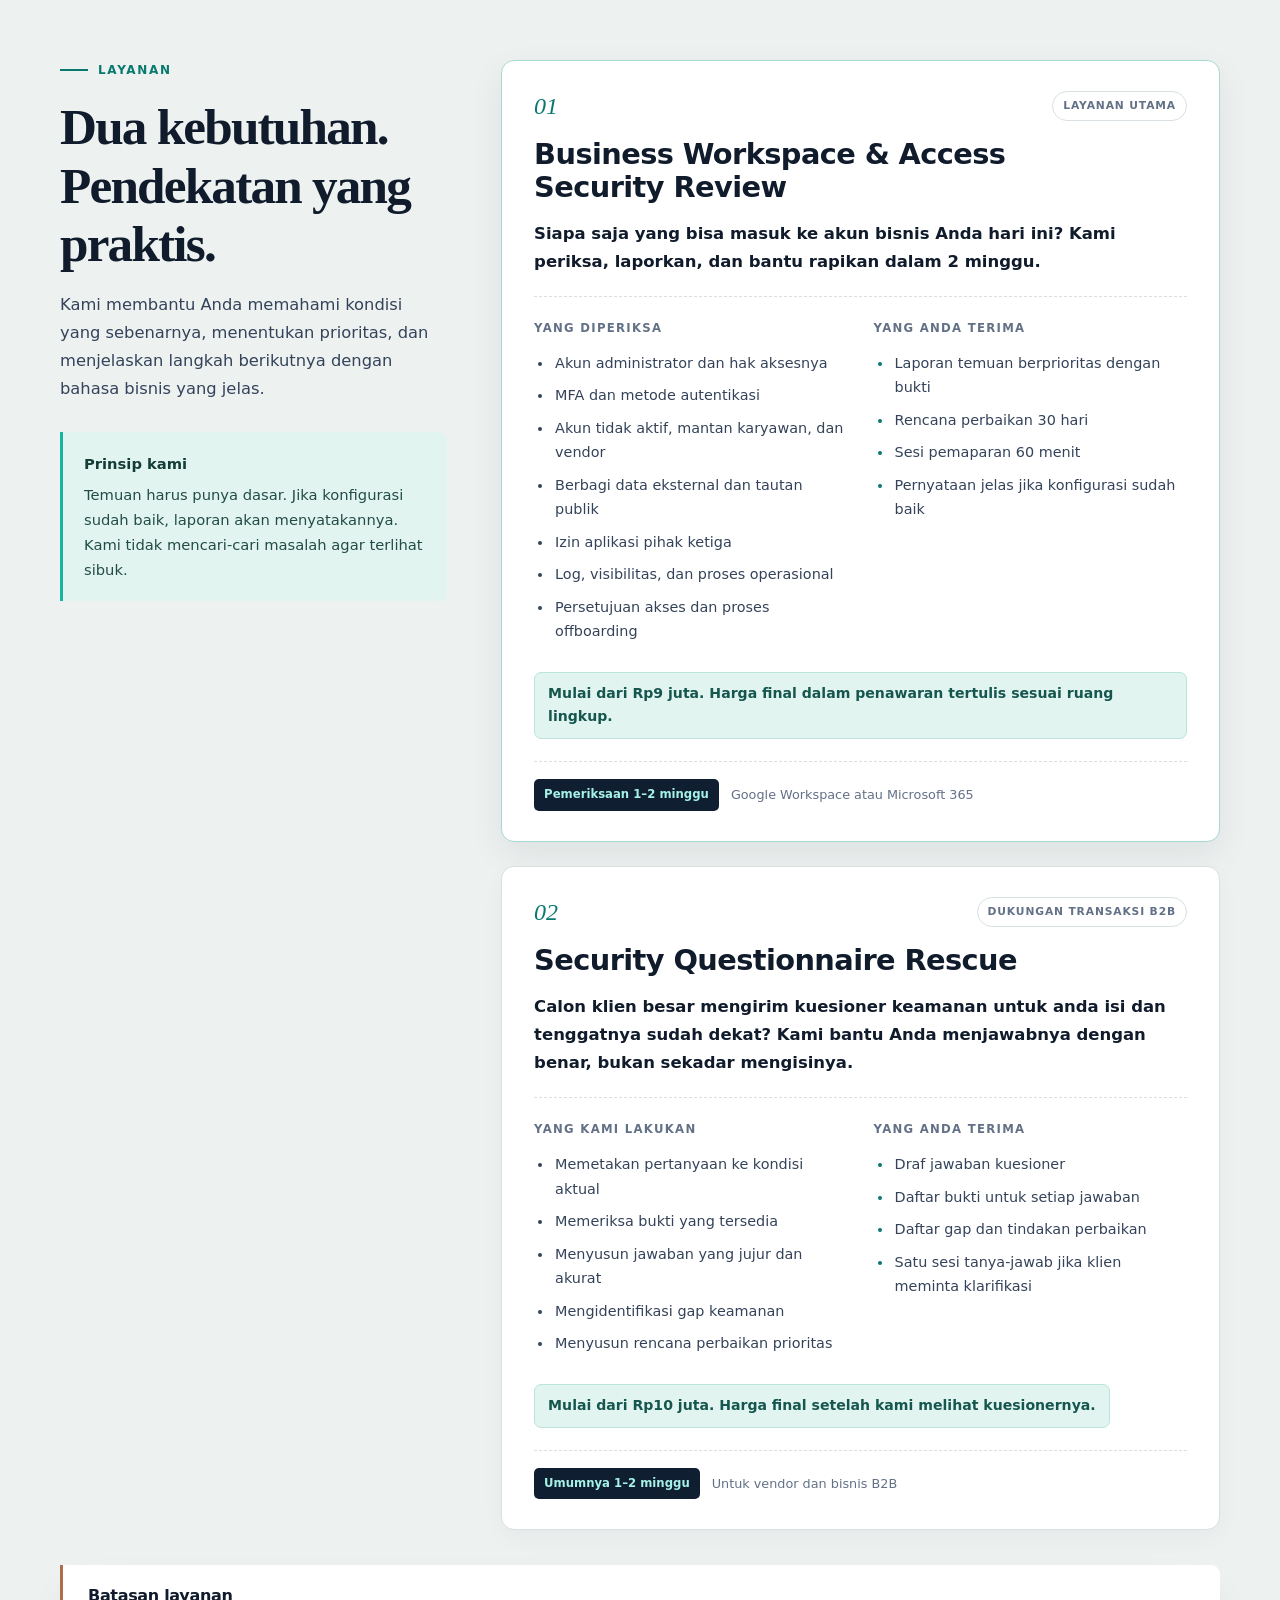
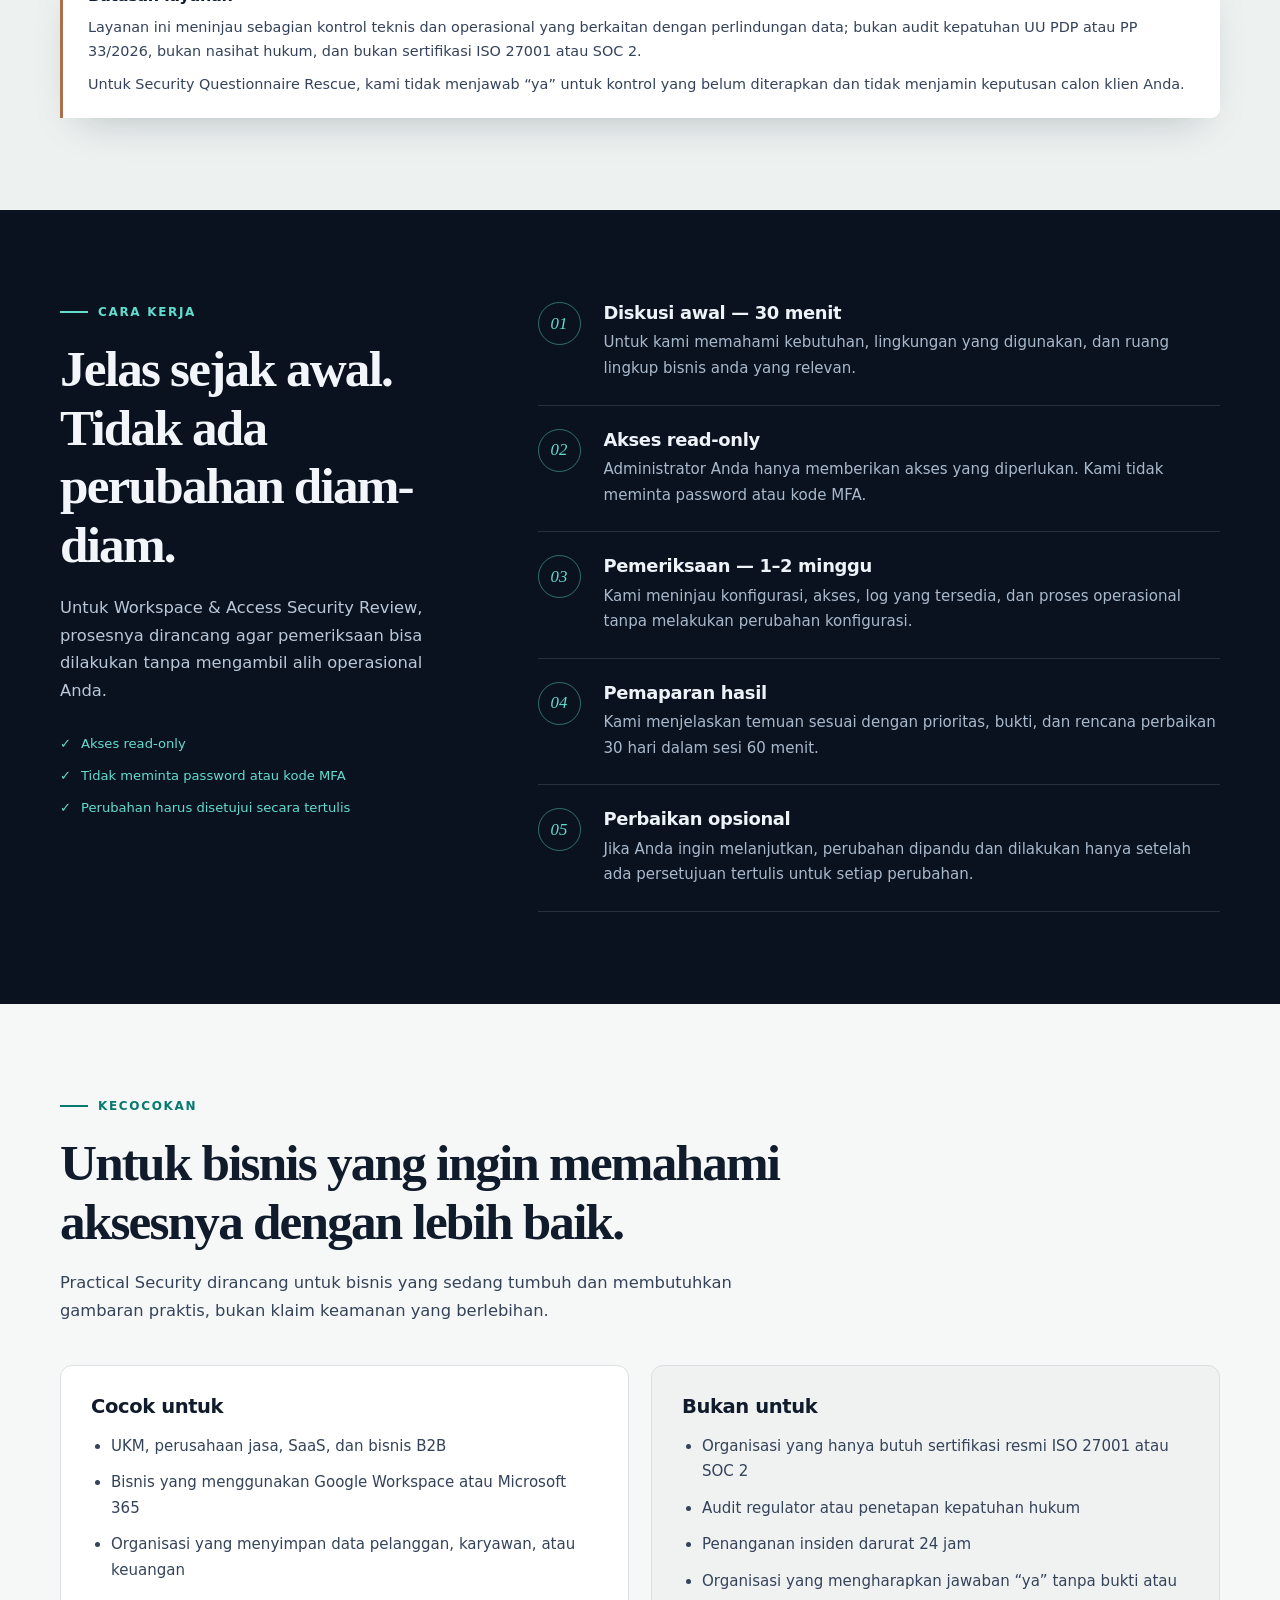
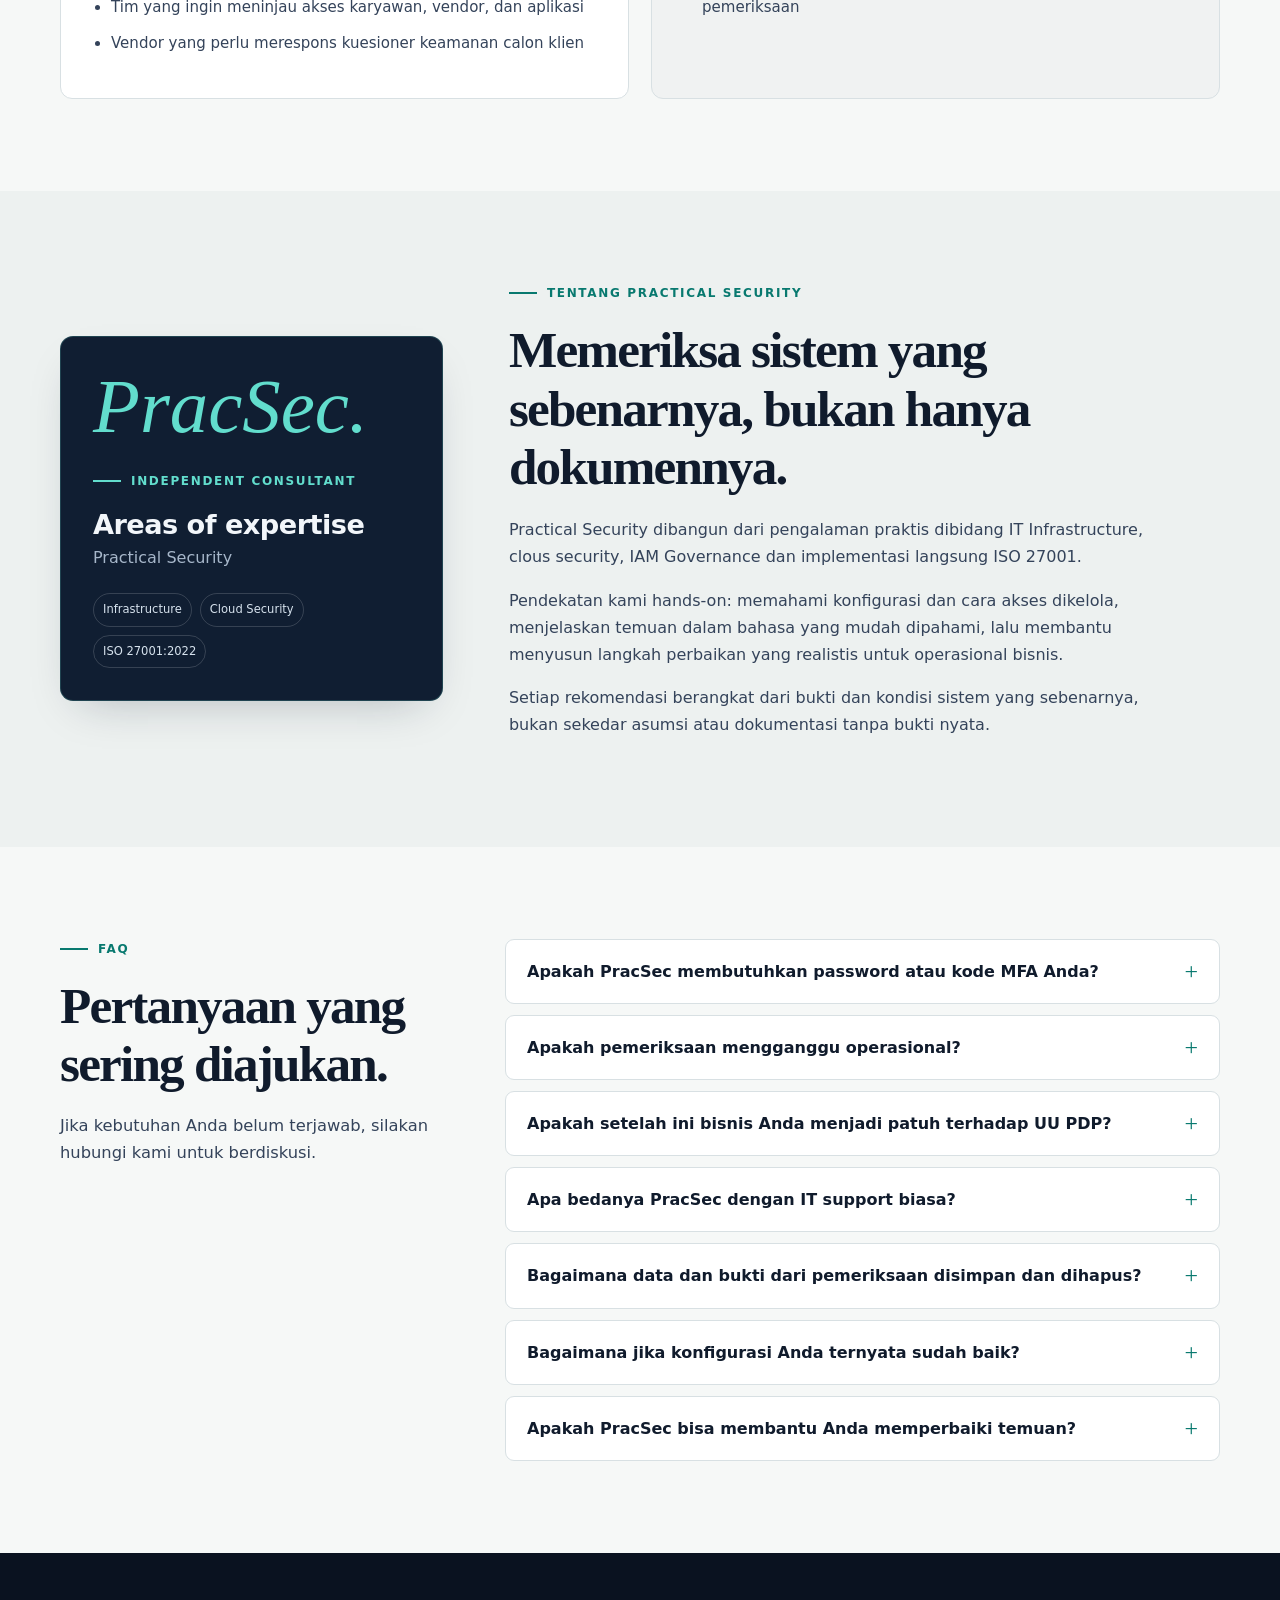
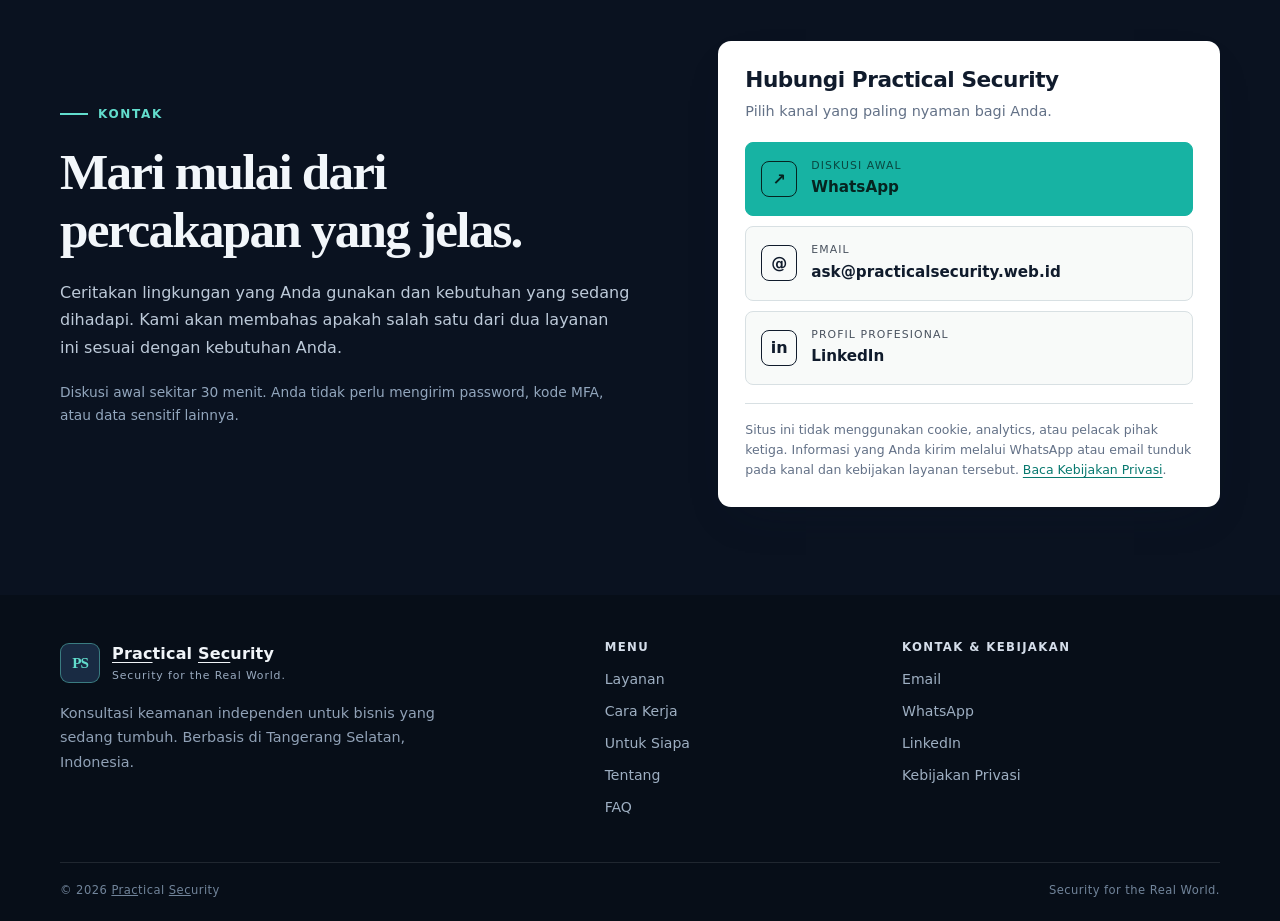
==== commit b9180f6c: "Update pages" ====
--- a/index.html
+++ b/index.html
@@ -174,7 +174,7 @@
     <section class="section about" id="tentang">
       <div class="container about-layout">
         <div class="about-card"><div class="about-monogram" aria-hidden="true">PracSec.</div><p class="eyebrow light">Independent Consultant</p><h3>Areas of expertise</h3><p>Practical Security</p><div class="about-tags"><span>Infrastructure</span><span>Cloud Security</span><span>ISO 27001:2022</span></div></div>
-        <div class="about-copy"><p class="eyebrow">Tentang Practical Security</p><h2>Memeriksa sistem yang sebenarnya, bukan hanya dokumennya.</h2><p>Practical Security dijalankan oleh team berpengalaman dengan berbagai macam latar belakang, mulai dari infrastructure, cloud, security engineering, ISO 27001, CIS, dan IAM governance.</p><p>Pendekatan kami hands-on: memahami konfigurasi dan cara akses dikelola, menjelaskan temuan dalam bahasa yang mudah dipahami, lalu membantu menyusun langkah perbaikan yang masuk akal untuk operasional bisnis.</p><p>Kami berusaha memisahkan apa yang sudah berjalan baik, apa yang perlu diperbaiki, dan apa yang belum bisa dipastikan dari bukti yang tersedia.</p></div>
+        <div class="about-copy"><p class="eyebrow">Tentang Practical Security</p><h2>Memeriksa sistem yang sebenarnya, bukan hanya dokumennya.</h2><p>Practical Security dibangun dari pengalaman praktis dibidang IT Infrastructure, clous security, IAM Governance dan implementasi langsung ISO 27001.</p><p>Pendekatan kami hands-on: memahami konfigurasi dan cara akses dikelola, menjelaskan temuan dalam bahasa yang mudah dipahami, lalu membantu menyusun langkah perbaikan yang realistis untuk operasional bisnis.</p><p>Setiap rekomendasi berangkat dari bukti dan kondisi sistem yang sebenarnya, bukan sekedar asumsi atau dokumentasi tanpa bukti nyata.</p></div>
       </div>
     </section>
 
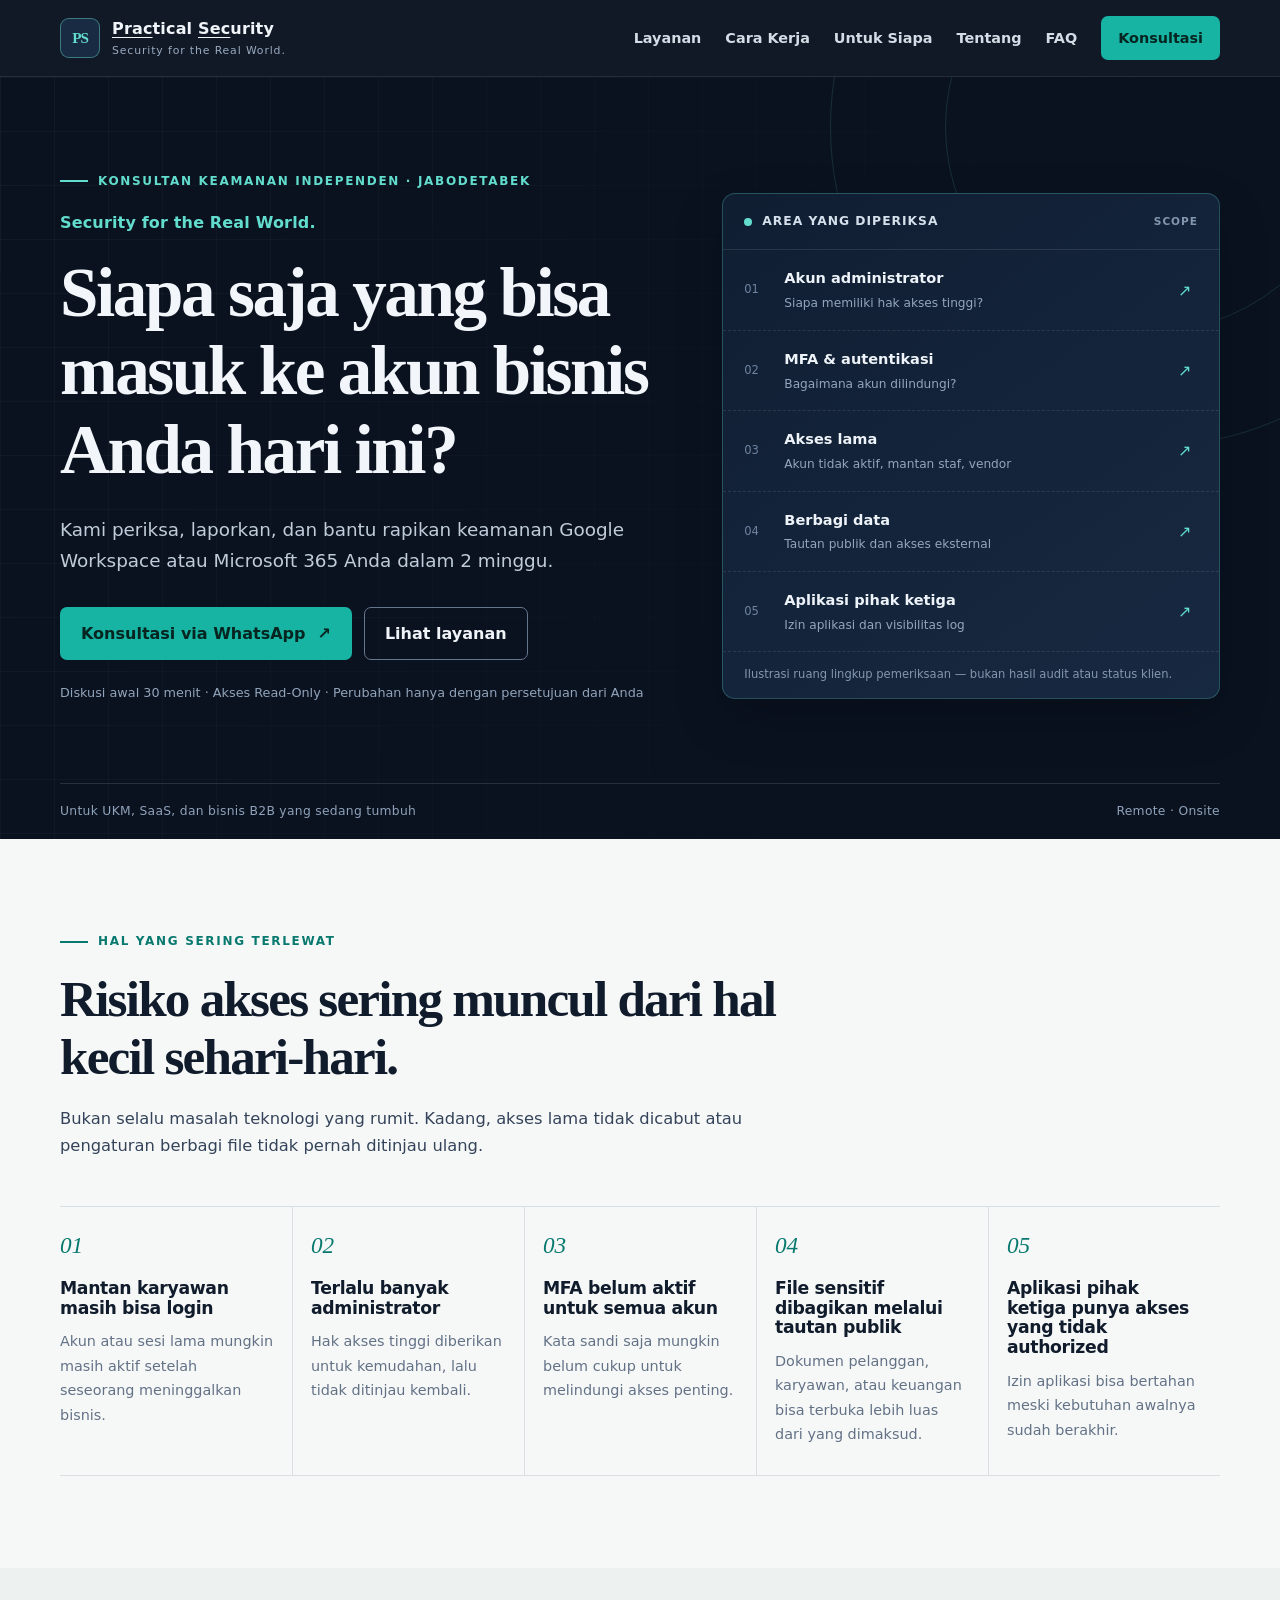
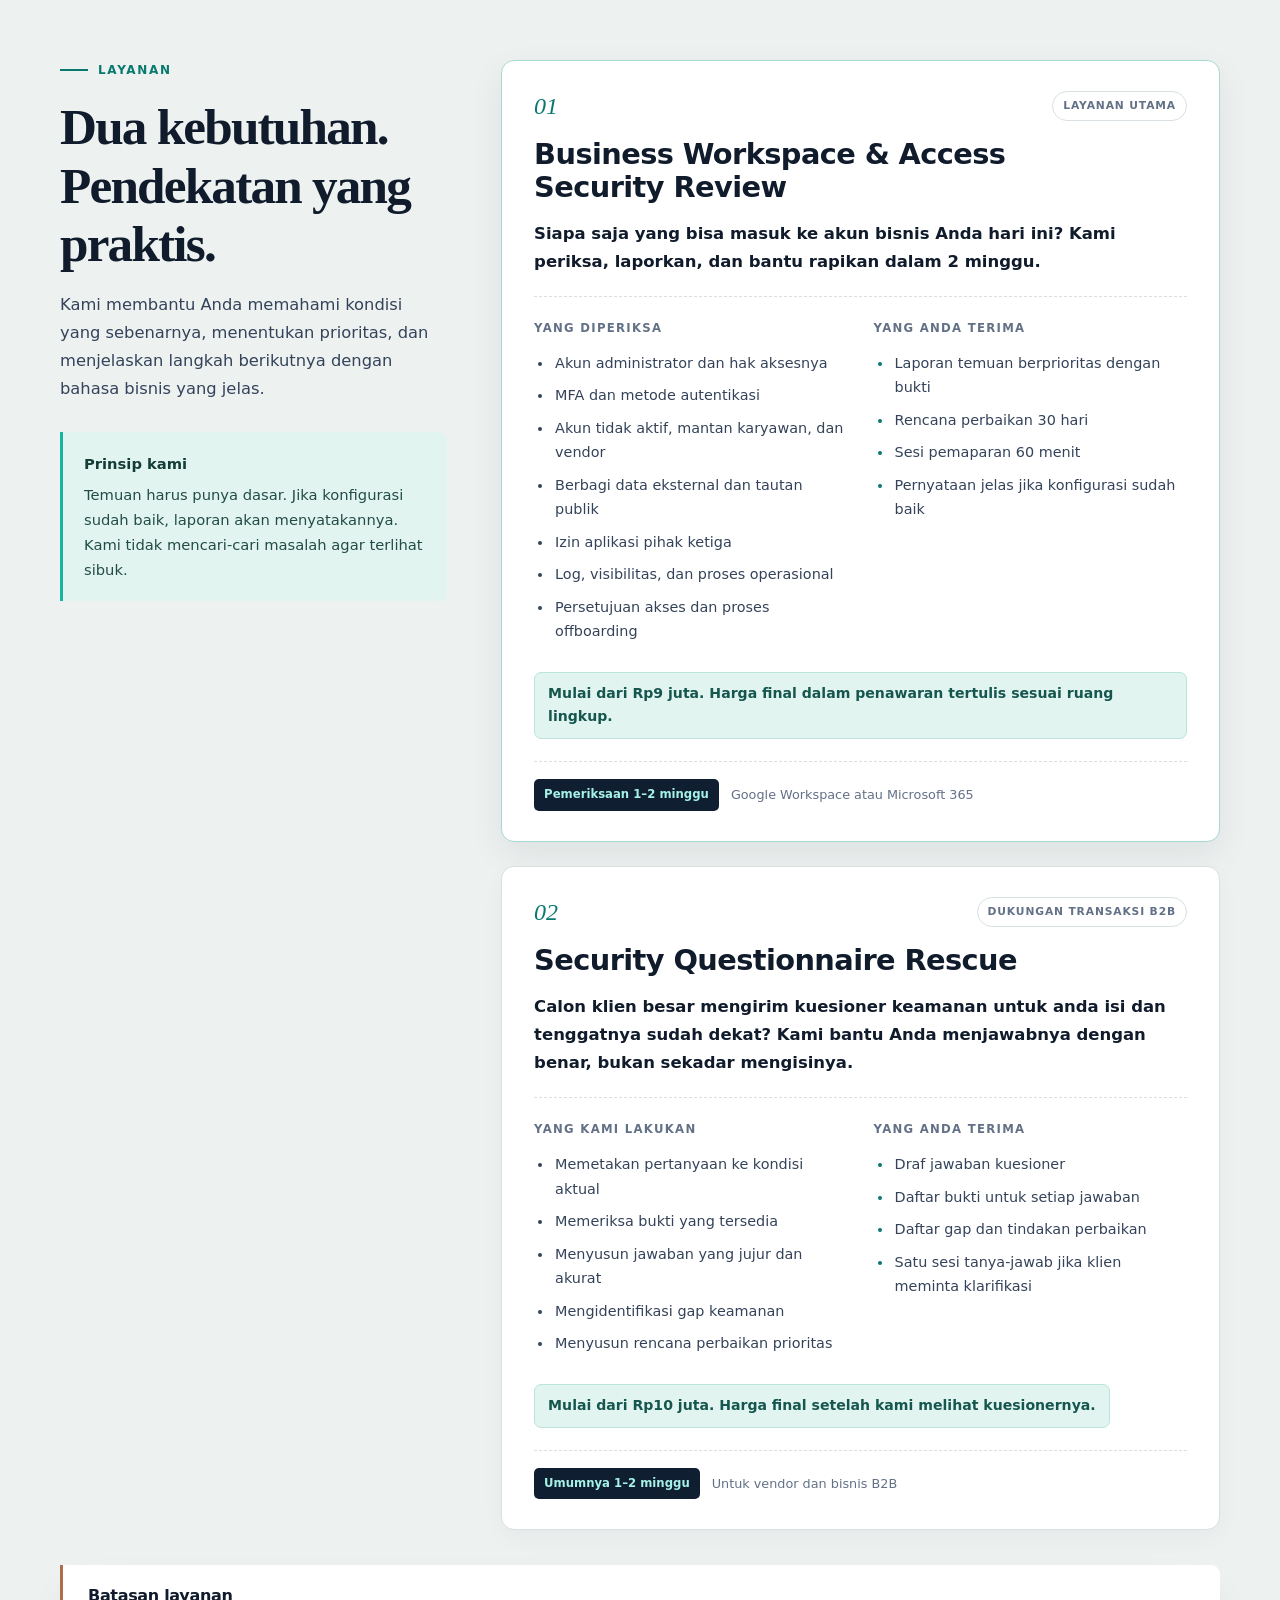
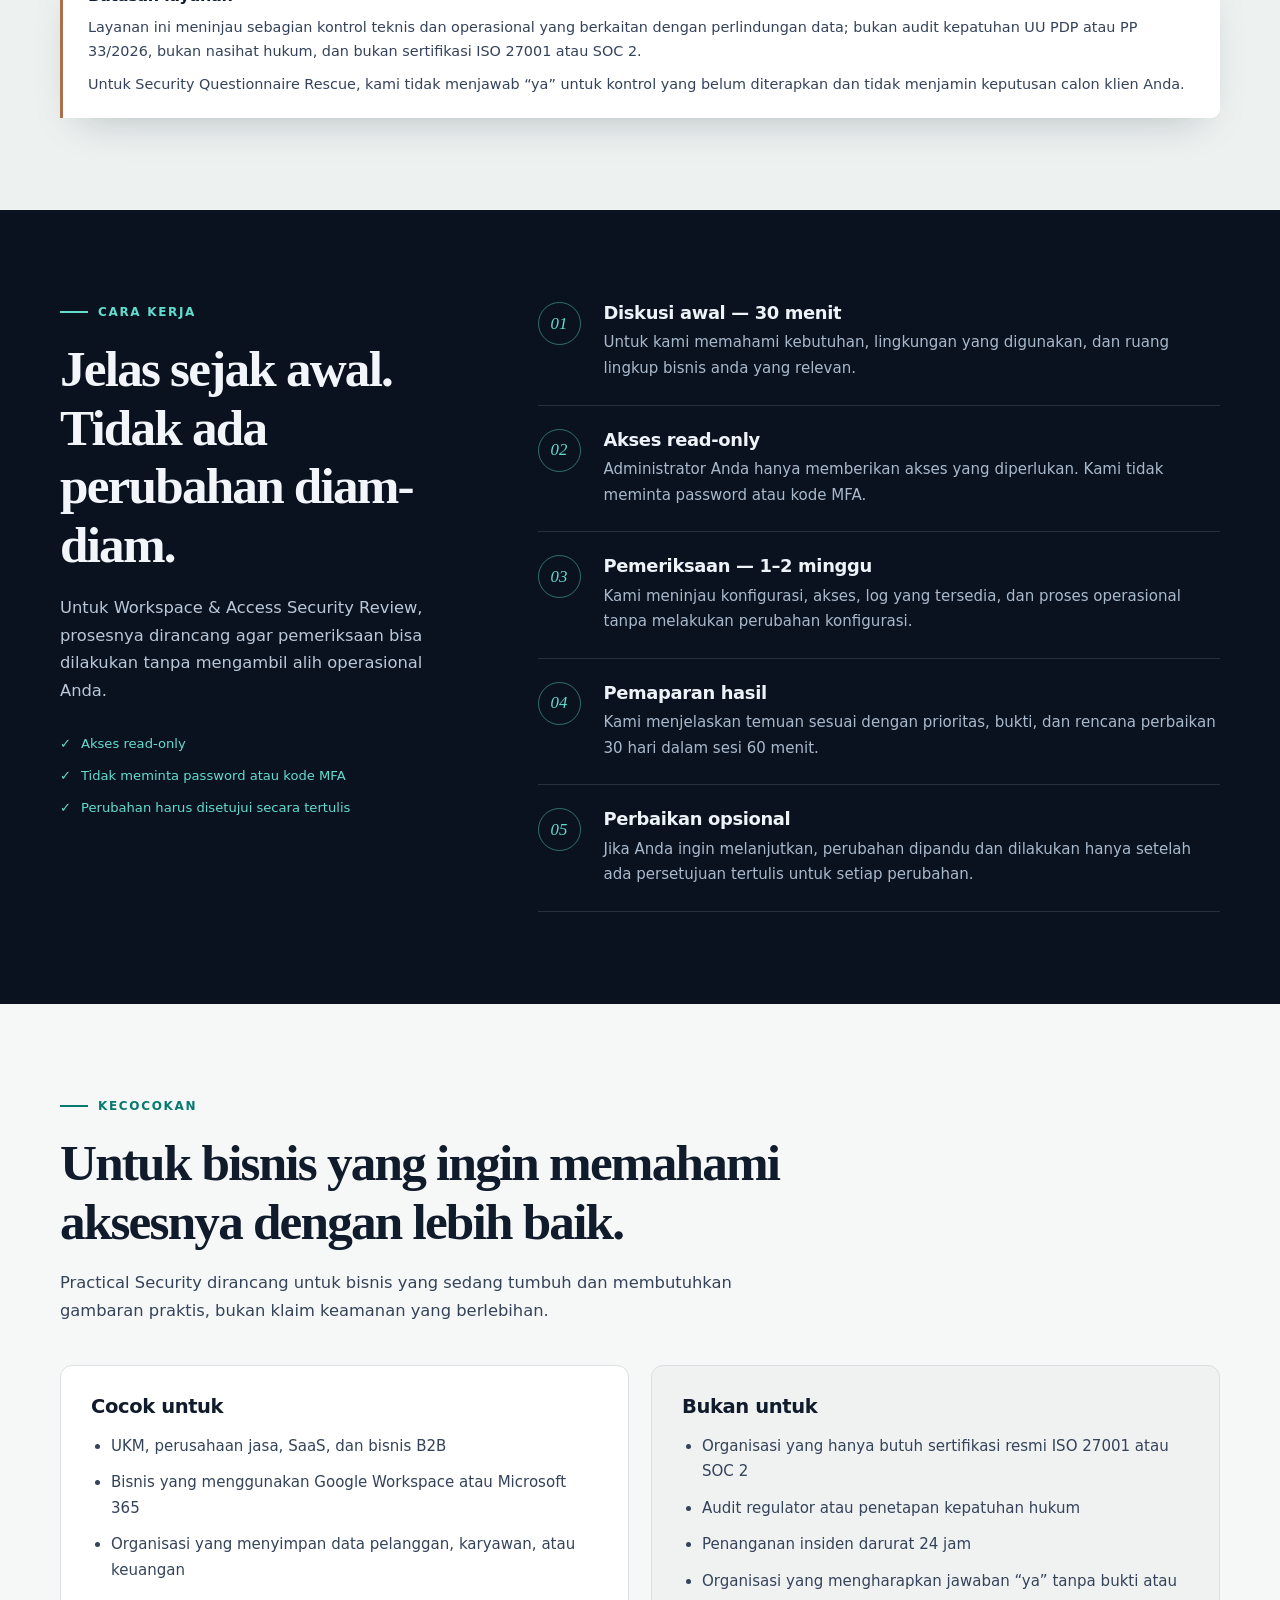
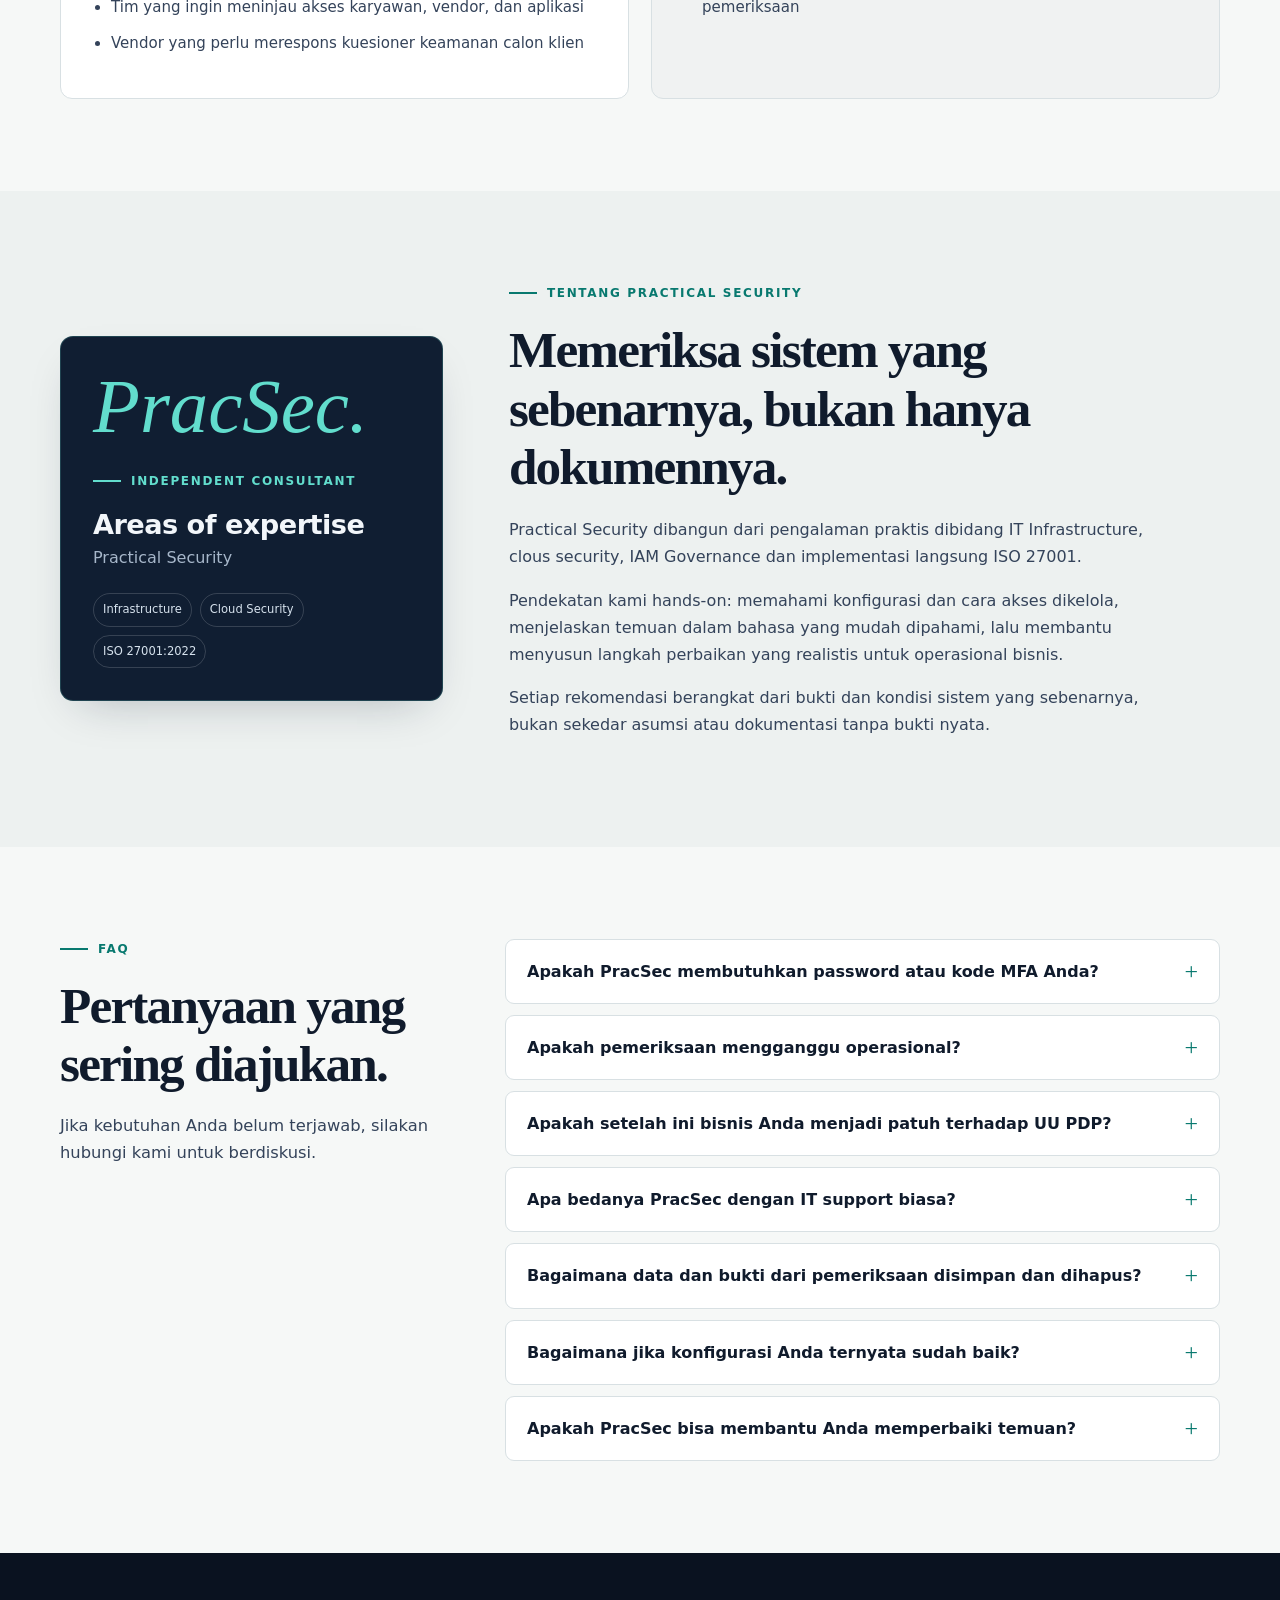
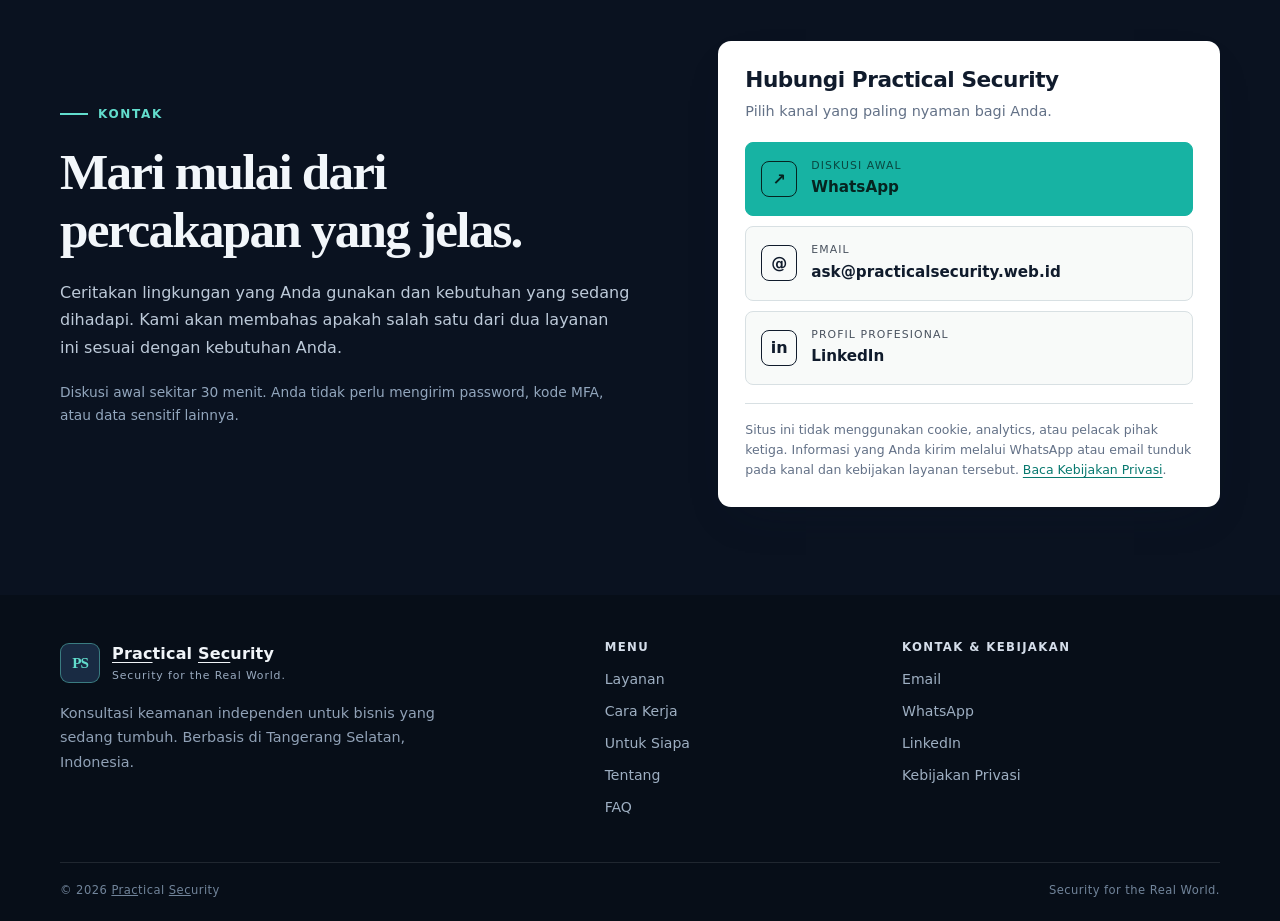
==== commit b2187a7e: "Fix wording in index.html" ====
--- a/index.html
+++ b/index.html
@@ -105,7 +105,7 @@
           <article class="problem-item"><span>02</span><h3>Terlalu banyak administrator</h3><p>Hak akses tinggi diberikan untuk kemudahan, lalu tidak ditinjau kembali.</p></article>
           <article class="problem-item"><span>03</span><h3>MFA belum aktif untuk semua akun</h3><p>Kata sandi saja mungkin belum cukup untuk melindungi akses penting.</p></article>
           <article class="problem-item"><span>04</span><h3>File sensitif dibagikan melalui tautan publik</h3><p>Dokumen pelanggan, karyawan, atau keuangan bisa terbuka lebih luas dari yang dimaksud.</p></article>
-          <article class="problem-item"><span>05</span><h3>(Aplikasi) pihak ketiga punya akses yang tidak authorized</h3><p>Izin aplikasi bisa bertahan meski kebutuhan awalnya sudah berakhir.</p></article>
+          <article class="problem-item"><span>05</span><h3>Aplikasi pihak ketiga punya akses yang tidak authorized</h3><p>Izin aplikasi bisa bertahan meski kebutuhan awalnya sudah berakhir.</p></article>
         </div>
       </div>
     </section>
